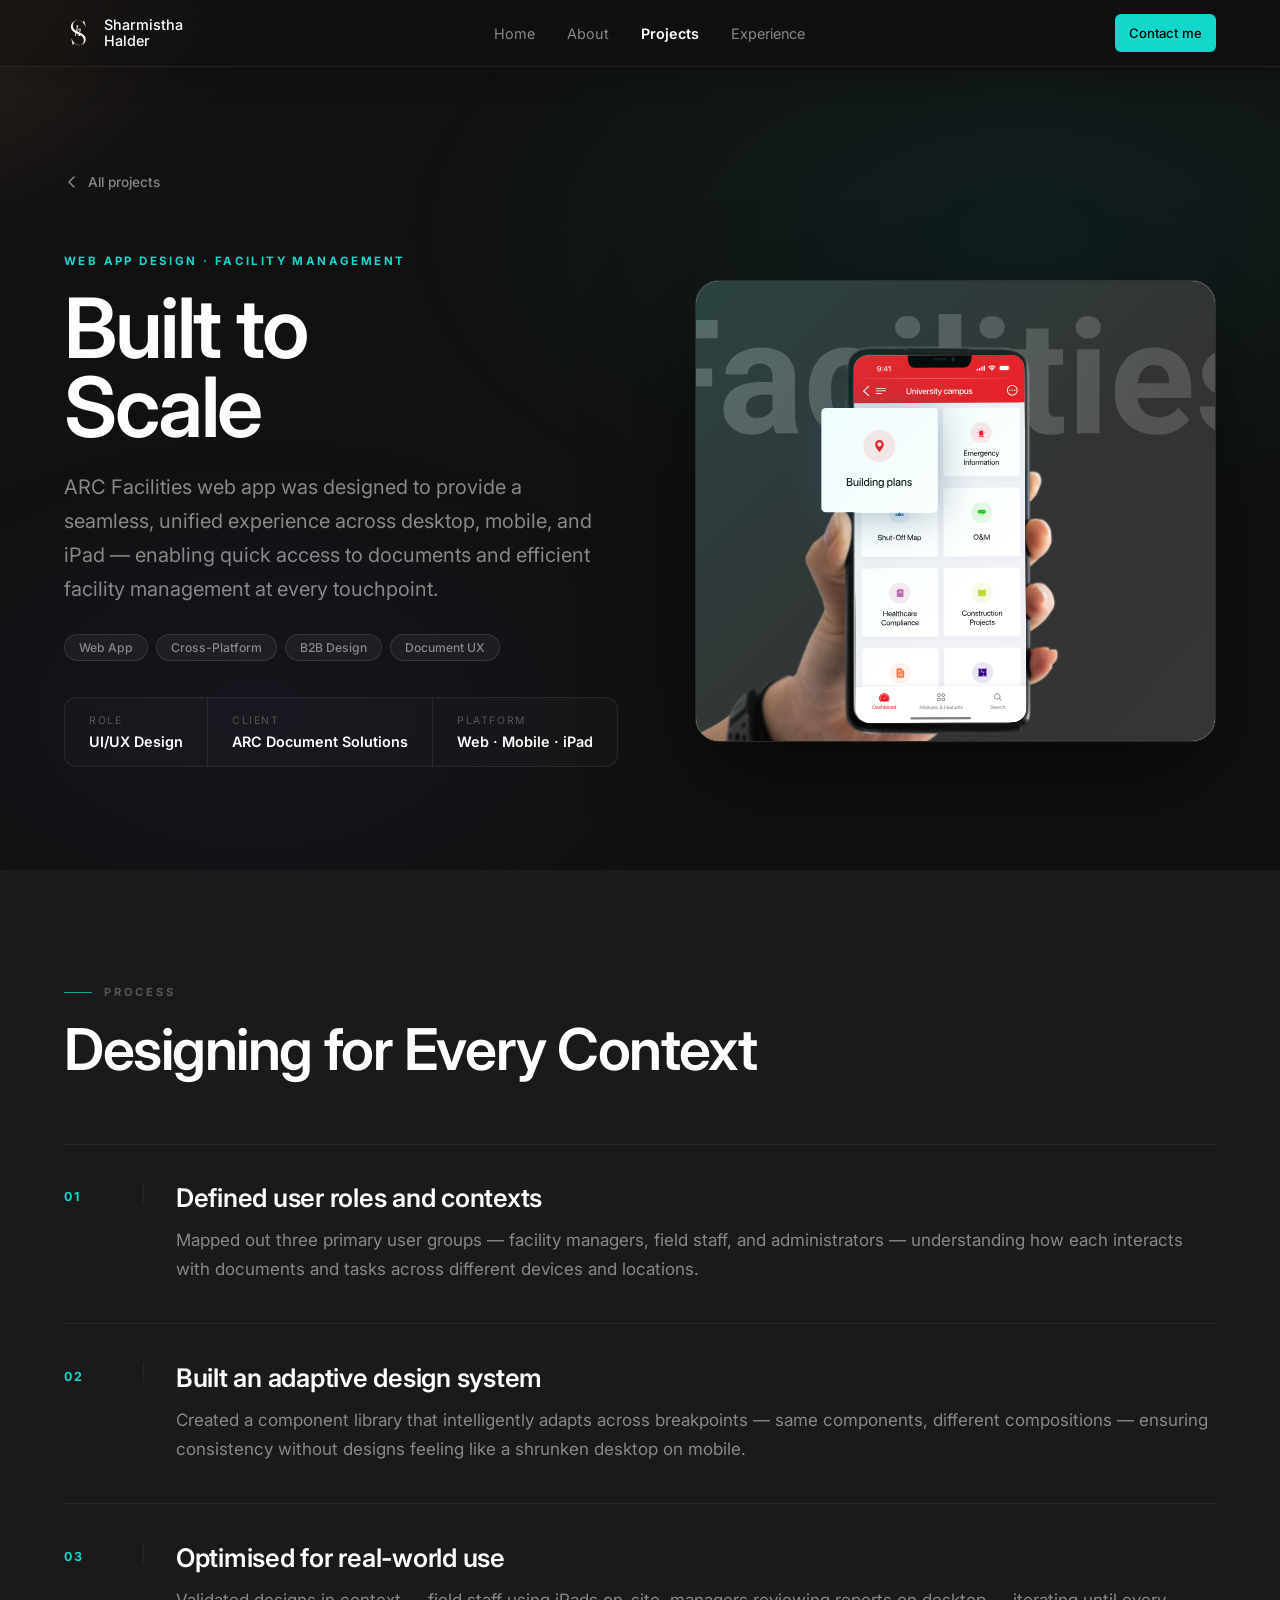
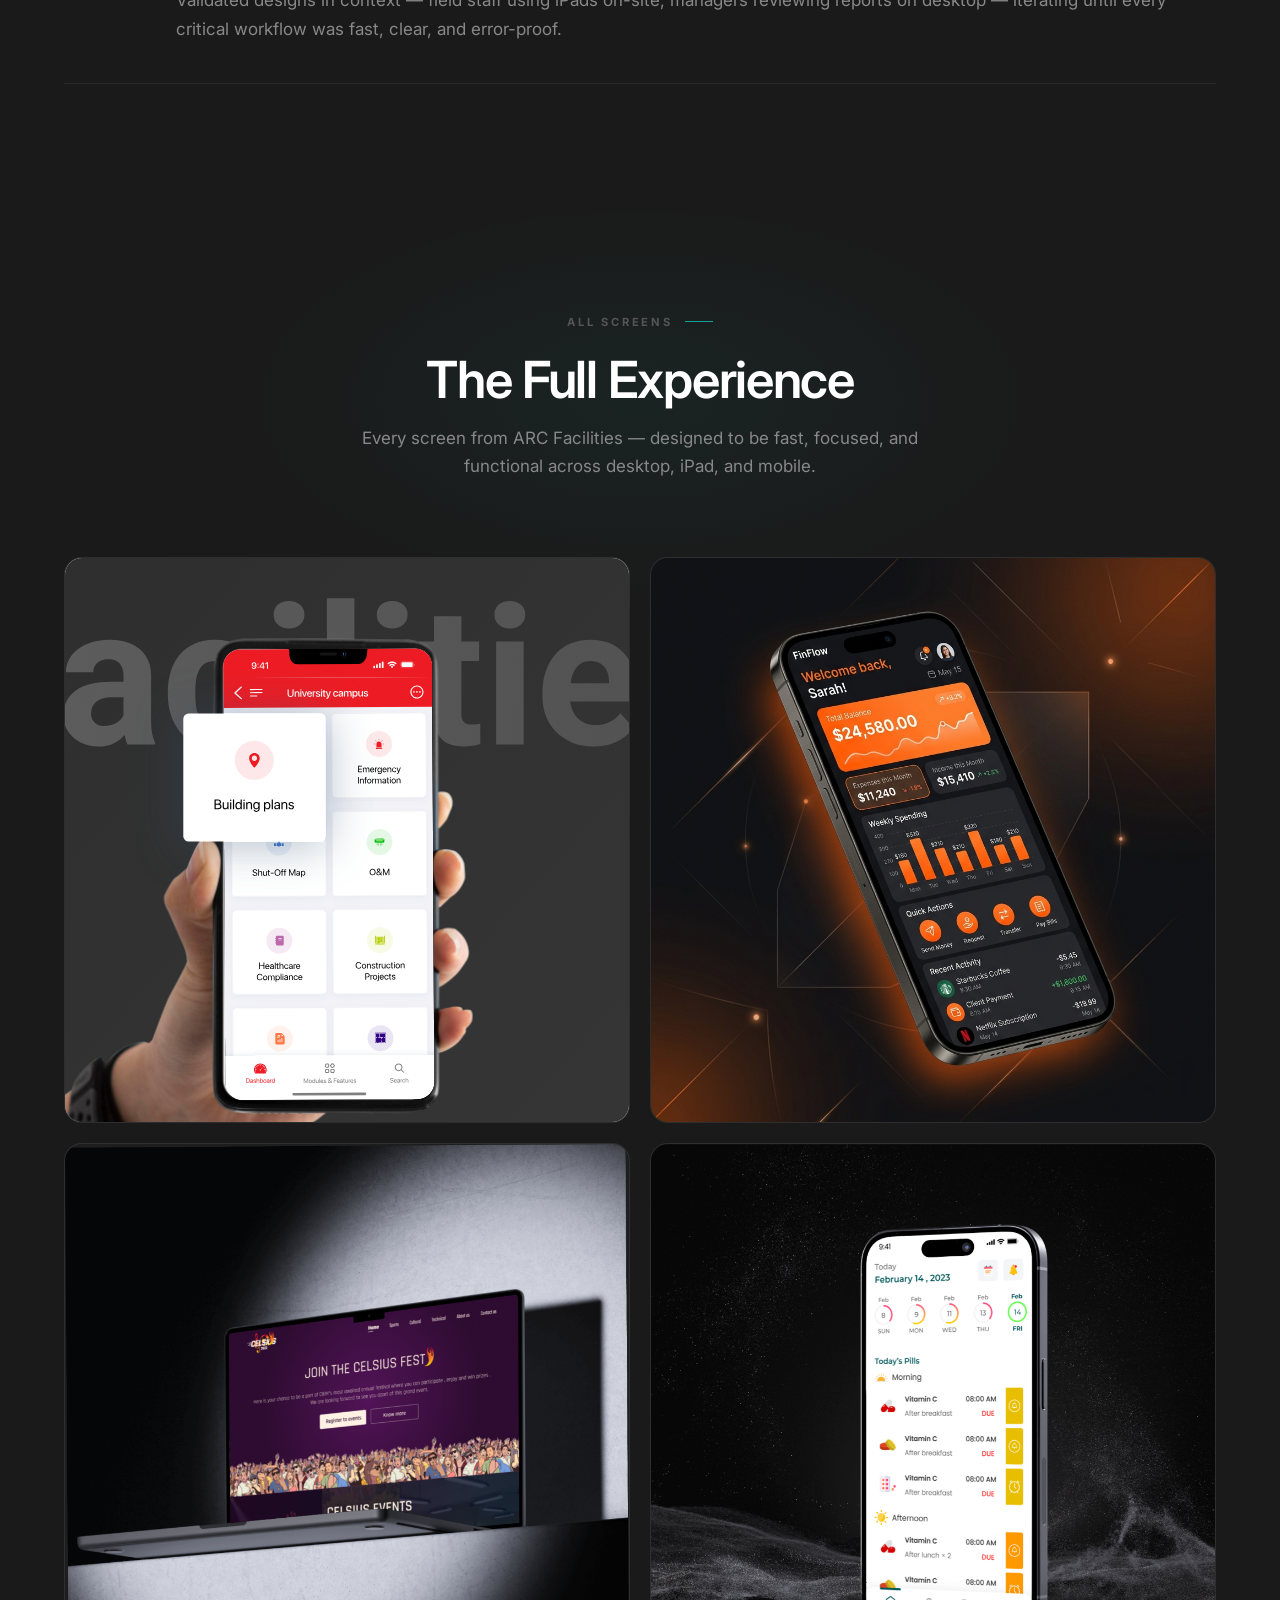
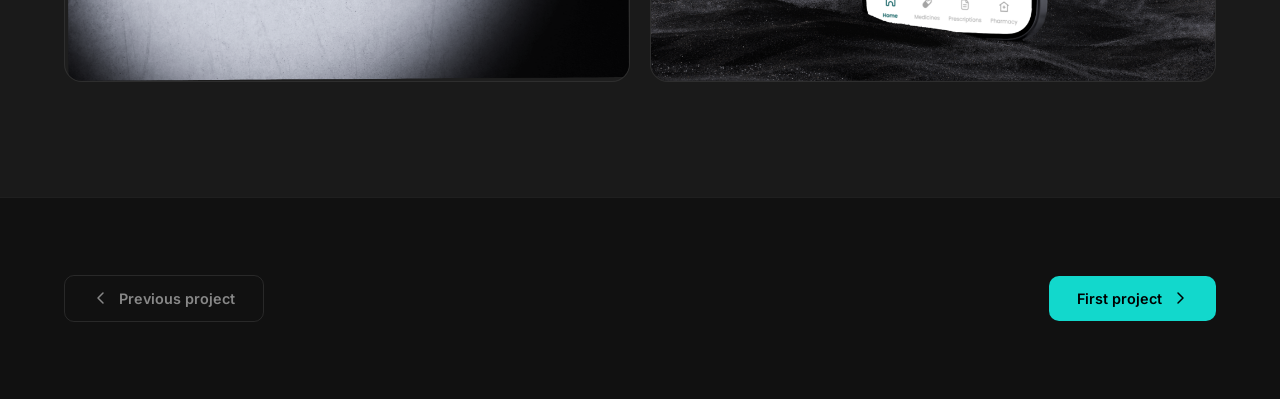
==== project-mobile.html @ e4b69f1f "feat: add project detail pages, styles, and enhanced navigation functionality" ====
<!DOCTYPE html>
<html lang="en">
<head>
  <meta charset="UTF-8">
  <meta name="viewport" content="width=device-width, initial-scale=1.0">
  <title>Built to Scale – ARC Facilities · Sharmistha Halder</title>
  <meta name="description" content="ARC Facilities web app – a seamless cross-platform experience across desktop, mobile, and iPad for efficient facility management.">
  <link rel="preconnect" href="https://fonts.googleapis.com">
  <link rel="preconnect" href="https://fonts.gstatic.com" crossorigin>
  <link href="https://fonts.googleapis.com/css2?family=Inter:wght@300;400;500;600;700&family=Playfair+Display:ital,wght@1,500;1,600&display=swap" rel="stylesheet">
  <link rel="stylesheet" href="style.css">
  <link rel="stylesheet" href="project-detail.css">
</head>
<body>
  <div class="cursor-follower" id="cursor"></div>
  <nav class="navbar">
    <a href="./index.html#home" class="logo"><img src="./assets/logo emblem.svg" alt="Logo" class="logo-icon"><span>Sharmistha<br>Halder</span></a>
    <div class="nav-links" id="nav-links">
      <a href="./index.html#home" class="nav-link">Home</a>
      <a href="./index.html#about" class="nav-link">About</a>
      <a href="./index.html#projects" class="nav-link active">Projects</a>
      <a href="./index.html#experience" class="nav-link">Experience</a>
    </div>
    <div class="nav-actions">
      <button type="button" class="btn-primary" onclick="toggleModal(true)">Contact me</button>
      <div class="hamburger" id="hamburger"><span></span><span></span><span></span></div>
    </div>
  </nav>

  <main class="pd-main">

    <!-- HERO -->
    <header class="pd-hero">
      <div class="pd-hero-inner">
        <a href="./index.html#projects" class="pd-back">
          <svg width="16" height="16" viewBox="0 0 16 16" fill="none"><path d="M10 3L5 8l5 5" stroke="currentColor" stroke-width="1.5" stroke-linecap="round" stroke-linejoin="round"/></svg>
          All projects
        </a>
        <div class="pd-hero-grid">
          <div class="pd-hero-text fade-up">
            <p class="pd-eyebrow">Web App Design · Facility Management</p>
            <h1 class="pd-title">Built to<br>Scale</h1>
            <p class="pd-summary">ARC Facilities web app was designed to provide a seamless, unified experience across desktop, mobile, and iPad — enabling quick access to documents and efficient facility management at every touchpoint.</p>
            <div class="pd-tags">
              <span class="pd-tag">Web App</span>
              <span class="pd-tag">Cross-Platform</span>
              <span class="pd-tag">B2B Design</span>
              <span class="pd-tag">Document UX</span>
            </div>
            <div class="pd-meta-strip">
              <div class="pd-meta-item"><span class="pd-meta-label">Role</span><strong>UI/UX Design</strong></div>
              <div class="pd-meta-divider"></div>
              <div class="pd-meta-item"><span class="pd-meta-label">Client</span><strong>ARC Document Solutions</strong></div>
              <div class="pd-meta-divider"></div>
              <div class="pd-meta-item"><span class="pd-meta-label">Platform</span><strong>Web · Mobile · iPad</strong></div>
            </div>
          </div>
          <div class="pd-hero-visual fade-up fade-delay-1">
            <div class="pd-visual-glow"></div>
            <img src="./assets/facilities.svg" alt="ARC Facilities web app interface">
          </div>
        </div>
      </div>
    </header>

    <!-- PROCESS -->
    <section class="pd-section pd-section-dark">
      <div class="pd-section-inner">
        <div class="pd-section-label fade-up">Process</div>
        <h2 class="pd-section-title fade-up">Designing for Every Context</h2>
        <div class="pd-process-list">
          <div class="pd-process-step fade-up">
            <span class="pd-step-num">01</span>
            <div class="pd-step-body">
              <h3>Defined user roles and contexts</h3>
              <p>Mapped out three primary user groups — facility managers, field staff, and administrators — understanding how each interacts with documents and tasks across different devices and locations.</p>
            </div>
          </div>
          <div class="pd-process-step fade-up fade-delay-1">
            <span class="pd-step-num">02</span>
            <div class="pd-step-body">
              <h3>Built an adaptive design system</h3>
              <p>Created a component library that intelligently adapts across breakpoints — same components, different compositions — ensuring consistency without designs feeling like a shrunken desktop on mobile.</p>
            </div>
          </div>
          <div class="pd-process-step fade-up fade-delay-2">
            <span class="pd-step-num">03</span>
            <div class="pd-step-body">
              <h3>Optimised for real-world use</h3>
              <p>Validated designs in context — field staff using iPads on-site, managers reviewing reports on desktop — iterating until every critical workflow was fast, clear, and error-proof.</p>
            </div>
          </div>
        </div>
      </div>
    </section>

    <!-- ALL SCREENS GALLERY -->
    <section class="pd-screens-section">
      <div class="pd-screens-inner">
        <div class="pd-screens-header fade-up">
          <div class="pd-section-label">All Screens</div>
          <h2>The Full Experience</h2>
          <p>Every screen from ARC Facilities — designed to be fast, focused, and functional across desktop, iPad, and mobile.</p>
        </div>
        <div class="pd-screens-grid">
          <div class="pd-screen-item col-8 fade-up">
            <img src="./assets/facilities.svg" alt="ARC Facilities — main dashboard">
            <span class="pd-screen-label">Dashboard</span>
          </div>
          <div class="pd-screen-item col-4 fade-up fade-delay-1">
            <img src="./assets/hero_mockup_4_1776614060522.png" alt="Document browser">
            <span class="pd-screen-label">Documents</span>
          </div>
          <div class="pd-screen-item col-6 fade-up fade-delay-1">
            <img src="./assets/mockup 2.png" alt="Mobile view">
            <span class="pd-screen-label">Mobile View</span>
          </div>
          <div class="pd-screen-item col-6 fade-up fade-delay-2">
            <img src="./assets/mockup 3.png" alt="iPad layout">
            <span class="pd-screen-label">iPad Layout</span>
          </div>
        </div>
      </div>
    </section>

    <!-- NAV -->
    <section class="pd-nav-section">
      <div class="pd-nav-inner">
        <a href="./project-saas.html" class="pd-nav-btn secondary">
          <svg width="16" height="16" viewBox="0 0 16 16" fill="none"><path d="M10 3L5 8l5 5" stroke="currentColor" stroke-width="1.5" stroke-linecap="round" stroke-linejoin="round"/></svg>
          Previous project
        </a>
        <a href="./project-petcare.html" class="pd-nav-btn">
          First project
          <svg width="16" height="16" viewBox="0 0 16 16" fill="none"><path d="M6 3l5 5-5 5" stroke="currentColor" stroke-width="1.5" stroke-linecap="round" stroke-linejoin="round"/></svg>
        </a>
      </div>
    </section>
  </main>

  <div class="modal-overlay" id="modal-overlay" role="dialog" aria-modal="true" aria-labelledby="contact-title" aria-describedby="contact-description" onclick="toggleModal(false)">
    <div class="modal-content" onclick="event.stopPropagation()">
      <button type="button" class="close-btn" onclick="toggleModal(false)" aria-label="Close">×</button>
      <h2 id="contact-title">Get in Touch</h2>
      <p id="contact-description">Fill out the form below to discuss your next project.</p>
      <form class="contact-form" id="contact-form">
        <div class="form-group"><label for="contact-name">Name</label><input id="contact-name" name="name" type="text" placeholder="John Doe" required></div>
        <div class="form-group"><label for="contact-email">Email</label><input id="contact-email" name="email" type="email" placeholder="john@example.com" required></div>
        <div class="form-group"><label for="contact-message">Message</label><textarea id="contact-message" name="message" rows="4" placeholder="How can I help you?" required></textarea></div>
        <p class="form-status" id="form-status" role="status" aria-live="polite" hidden></p>
        <button type="submit" class="btn-primary w-full">Send Message</button>
      </form>
    </div>
  </div>
  <script src="script.js" defer></script>
  <script src="project-detail.js" defer></script>
</body>
</html>
---- style.css ----
:root {
  --bg-color: #111111;
  --text-primary: #ffffff;
  --text-secondary: #888888;
  --text-muted: #555555;
  --accent: #12D8CC;
  --accent-hover: #00b8cc;
  --card-bg: #1a1a1a;
  --border: #2a2a2a; }

* {
  margin: 0;
  padding: 0;
  box-sizing: border-box; }

html {
  scroll-behavior: smooth;
  scroll-padding-top: 96px; }

body {
  background-color: var(--bg-color);
  color: var(--text-primary);
  font-family: 'Inter', sans-serif;
  overflow-x: hidden;
  position: relative; }

section, header, footer {
  position: relative;
  z-index: 1; }

/* Typography */
h1, h2, h3, h4, h5, h6 {
  font-weight: 500;
  line-height: 1.2; }

a {
  text-decoration: none;
  color: inherit;
  transition: color 0.3s; }

button, input, textarea {
  font: inherit; }

a:focus-visible, button:focus-visible, input:focus-visible, textarea:focus-visible {
  outline: 2px solid var(--accent);
  outline-offset: 4px; }

/* Custom Cursor Follower */
.cursor-follower {
  position: fixed;
  top: 0;
  left: 0;
  width: 500px;
  height: 500px;
  background: radial-gradient(circle at 30% 30%, rgba(0, 229, 255, 0.15), rgba(255, 150, 100, 0.15), transparent 60%);
  border-radius: 50%;
  pointer-events: none;
  transform: translate(-50%, -50%);
  z-index: 0;
  filter: blur(70px);
  will-change: left, top;
  mix-blend-mode: screen; }

/* Components */
.btn-primary {
  background-color: var(--accent);
  color: #000;
  border: none;
  height: clamp(44px, 5vw, 50px);
  padding: 0 clamp(16px, 3vw, 24px);
  display: inline-flex;
  align-items: center;
  justify-content: center;
  border-radius: 6px;
  font-weight: 500;
  font-size: clamp(0.85rem, 1.5vw, 0.9rem);
  cursor: pointer;
  transition: background-color 0.3s, transform 0.2s; }
  .btn-primary:hover {
    background-color: var(--accent-hover);
    transform: translateY(-2px); }

.btn-call,
.btn-mail {
  text-decoration: none;
  gap: 8px; }
.btn-call svg,
.btn-mail svg { flex-shrink: 0; }

.w-full {
  width: 100%; }

/* Navbar */
.navbar {
  display: flex;
  justify-content: space-between;
  align-items: center;
  padding: 14px 5%;
  position: fixed;
  top: 0;
  left: 0;
  width: 100%;
  z-index: 999;
  background: rgba(17, 17, 17, 0.58);
  border-bottom: 1px solid rgba(255, 255, 255, 0.08);
  backdrop-filter: blur(18px) saturate(140%);
  -webkit-backdrop-filter: blur(18px) saturate(140%);
  box-shadow: 0 10px 28px rgba(0, 0, 0, 0.18);
  transition: background 0.3s ease, border-color 0.3s ease, padding 0.3s ease, transform 0.3s ease; }
  .navbar.scrolled {
    padding: 10px 5%;
    background: rgba(17, 17, 17, 0.74);
    border-bottom-color: rgba(255, 255, 255, 0.08);
    backdrop-filter: blur(18px) saturate(140%);
    -webkit-backdrop-filter: blur(18px) saturate(140%);
    box-shadow: 0 12px 36px rgba(0, 0, 0, 0.22); }
  .navbar.nav-hidden {
    transform: translateY(-100%); }
  .navbar .logo {
    display: flex;
    align-items: center;
    gap: 12px;
    font-size: 0.9rem;
    font-weight: 500;
    line-height: 1.1;
    z-index: 102; }
    .navbar .logo .logo-icon {
      width: 28px;
      height: 28px;
      object-fit: contain;
      mix-blend-mode: screen; }
  .navbar .btn-primary {
    height: 38px;
    padding: 0 14px;
    font-size: 0.82rem; }
  .navbar .nav-links {
    display: flex;
    gap: 32px;
    font-size: 0.9rem;
    color: var(--text-secondary); }
    .navbar .nav-links a {
      transition: color 0.3s; }
      .navbar .nav-links a:hover, .navbar .nav-links a.active {
        color: var(--text-primary); }
      .navbar .nav-links a.active {
        font-weight: 600; }
  .navbar .nav-actions {
    display: flex;
    align-items: center;
    gap: 16px;
    z-index: 102; }
  .navbar .hamburger {
    display: none;
    flex-direction: column;
    justify-content: space-between;
    width: 30px;
    height: 20px;
    cursor: pointer; }
    .navbar .hamburger span {
      display: block;
      width: 100%;
      height: 2px;
      background-color: var(--text-primary);
      border-radius: 2px;
      transition: all 0.3s ease-in-out;
      transform-origin: left center; }
    .navbar .hamburger.active span:nth-child(1) {
      transform: rotate(45deg);
      width: 105%; }
    .navbar .hamburger.active span:nth-child(2) {
      opacity: 0;
      width: 0; }
    .navbar .hamburger.active span:nth-child(3) {
      transform: rotate(-45deg);
      width: 105%; }

/* Hero Section */
.hero {
  padding-top: 150px;
  padding-bottom: 100px;
  min-height: 100vh;
  display: flex;
  flex-direction: column;
  justify-content: center;
  position: relative;
  overflow: hidden;
  /* Auto Scrolling Tilted Banners */ }
  .hero .hero-content {
    text-align: center;
    padding: 0 20px;
    z-index: 10; }
  .hero .hero-title {
    font-size: clamp(2.5rem, 5vw + 1rem, 60px);
    letter-spacing: -0.02em;
    margin-bottom: 24px;
    display: inline-block; }
    .hero .hero-title .inline-portrait {
      width: clamp(48px, 6vw, 94px);
      height: clamp(24px, 3.5vw, 50px);
      border-radius: 32px;
      object-fit: cover;
      vertical-align: middle;
      margin: 0 clamp(4px, 1vw, 8px); }
  .hero .hero-subtitle {
    font-size: 20px;
    color: var(--text-secondary);
    line-height: 1.6;
    max-width: 600px;
    margin: 0 auto; }
  .hero .banner-container {
    margin-top: 80px;
    transform: rotate(-8deg) scale(1.1);
    width: 120%;
    margin-left: -10%;
    display: flex;
    overflow: hidden; }
  .hero .banner-track {
    display: flex;
    gap: 30px;
    animation: scrollBanner 15s linear infinite; }
    .hero .banner-track .banner-img {
      height: clamp(200px, 25vw, 350px);
      object-fit: contain;
      border-radius: 12px;
      box-shadow: 0 20px 40px rgba(0, 0, 0, 0.5); }

@keyframes scrollBanner {
  0% {
    transform: translateX(0); }
  100% {
    transform: translateX(-50%); } }

/* Intro Text Transition Section */
.intro {
  padding: 150px 5%;
  display: flex;
  justify-content: center;
  align-items: center;
  min-height: 60vh; }
  .intro .intro-container {
    max-width: 900px;
    text-align: center; }
  .intro .reveal-text {
    font-size: clamp(1.8rem, 4vw, 3rem);
    line-height: 1.3;
    font-weight: 400; }
    .intro .reveal-text .word {
      color: #5A5A5A;
      transition: color 0.4s ease-out; }
      .intro .reveal-text .word.active {
        color: #ffffff; }

/* Reusable Section Styles */
.section-badge {
  font-size: 0.75rem;
  letter-spacing: 2px;
  text-transform: uppercase;
  color: var(--text-secondary);
  border: 1px solid var(--border);
  padding: 6px 16px;
  border-radius: 20px;
  display: inline-block;
  margin-bottom: 24px; }

.section-title {
  font-size: clamp(36px, 5vw, 60px);
  margin-bottom: clamp(40px, 5vw, 60px); }

/* Projects Section */
.projects-section {
  padding: 100px 5%;
  text-align: center; }
  .projects-section .projects-grid {
    display: grid;
    grid-template-columns: repeat(2, 1fr);
    gap: 24px;
    text-align: left;
    margin-bottom: 60px; }
  .projects-section .project-card {
    background: rgba(255, 255, 255, 0.03);
    backdrop-filter: blur(24px);
    -webkit-backdrop-filter: blur(24px);
    border: 1px solid rgba(255, 255, 255, 0.08);
    box-shadow: 0 8px 32px 0 rgba(0, 0, 0, 0.3);
    border-radius: 24px;
    padding: 40px;
    display: flex;
    flex-direction: column;
    justify-content: space-between;
    text-decoration: none;
    color: inherit;
    cursor: pointer;
    transition: transform 0.3s, border-color 0.3s, background 0.3s; }
    .projects-section .project-card:hover {
      transform: translateY(-5px);
      background: rgba(255, 255, 255, 0.06);
      border-color: rgba(255, 255, 255, 0.15); }
    .projects-section .project-card:hover .arrow {
      transform: translateX(4px); }
    .projects-section .project-card .card-content {
      margin-bottom: 40px; }
    .projects-section .project-card .card-heading {
      font-size: clamp(18px, 2.4vw, 34px);
      font-weight: 400;
      letter-spacing: -0.02em;
      line-height: 1.15;
      margin-bottom: 14px;
      color: var(--text-primary); }
    .projects-section .project-card .project-desc {
      font-size: clamp(14px, 1.6vw, 20px);
      color: var(--text-secondary);
      line-height: 1.6;
      margin-bottom: 24px; }
    .projects-section .project-card .view-project {
      font-weight: 600;
      color: var(--text-primary);
      display: inline-flex;
      align-items: center;
      gap: 8px; }
      .projects-section .project-card .view-project .arrow {
        transition: transform 0.3s; }
    .projects-section .project-card .card-image-wrapper {
      width: 100%;
      height: clamp(200px, 20vw, 300px);
      border-radius: 12px;
      overflow: hidden;
      display: flex;
      justify-content: center;
      align-items: center;
      background: #222; }
      .projects-section .project-card .card-image-wrapper.blank-image {
        background: #f4f4f4; }
      .projects-section .project-card .card-image-wrapper .card-img {
        width: 100%;
        height: 100%;
        object-fit: contain;
        border-radius: 12px; }

/* Journey Section */
.journey-section {
  padding: 100px 5%;
  text-align: center; }
  .journey-section .journey-content {
    display: grid;
    grid-template-columns: 1fr 1fr;
    gap: 60px;
    align-items: flex-start;
    text-align: left; }
  .journey-section .journey-image {
    position: sticky;
    top: 100px;
    height: clamp(200px, 25vw, 350px);
    overflow: hidden;
    border-radius: 24px; }
    .journey-section .journey-image img {
      width: 100%;
      height: 100%;
      object-fit: cover; }
  .journey-section .journey-timeline {
    position: relative;
    padding-left: 40px; }
    .journey-section .journey-timeline::before {
      content: '';
      position: absolute;
      left: 0;
      top: 0;
      bottom: 100px;
      width: 2px;
      background: var(--border); }
    .journey-section .journey-timeline .timeline-item {
      position: relative;
      margin-bottom: 48px; }
      .journey-section .journey-timeline .timeline-item .timeline-dot {
        position: absolute;
        left: -39px;
        top: 20px;
        width: 10px;
        height: 10px;
        background: var(--text-primary);
        border-radius: 50%;
        transform: translate(-50%, -50%); }
      .journey-section .journey-timeline .timeline-item .timeline-title {
        font-size: clamp(24px, 3vw, 34px);
        margin-bottom: clamp(12px, 2vw, 20px); }
      .journey-section .journey-timeline .timeline-item .timeline-date {
        font-size: clamp(15px, 2vw, 18px);
        color: var(--text-primary);
        display: block;
        margin-bottom: clamp(20px, 3vw, 32px); }
      .journey-section .journey-timeline .timeline-item .timeline-desc {
        color: var(--text-secondary);
        line-height: 1.6;
        font-size: 20px; }
    .journey-section .journey-timeline .download-cv {
      background: var(--accent);
      color: #000;
      margin-top: 20px;
      display: inline-flex;
      align-items: center;
      gap: 8px;
      text-decoration: none; }
    .journey-section .journey-timeline .download-cv svg {
      flex-shrink: 0; }

/* Project Detail Pages */
.project-detail-main {
  padding-top: 92px; }

.project-detail-hero {
  padding: clamp(70px, 8vw, 110px) 5% clamp(56px, 7vw, 90px); }

.project-detail-grid {
  display: grid;
  grid-template-columns: minmax(0, 0.9fr) minmax(320px, 1.1fr);
  gap: clamp(32px, 6vw, 80px);
  align-items: center; }

.project-eyebrow {
  color: var(--accent);
  font-size: 0.78rem;
  font-weight: 700;
  letter-spacing: 2px;
  margin-bottom: 18px;
  text-transform: uppercase; }

.project-detail-title {
  font-size: clamp(42px, 7vw, 86px);
  letter-spacing: 0;
  line-height: 0.98;
  margin-bottom: 24px; }

.project-detail-summary {
  color: var(--text-secondary);
  font-size: 20px;
  line-height: 1.65;
  max-width: 680px; }

.project-meta-grid {
  display: grid;
  grid-template-columns: repeat(3, 1fr);
  gap: 1px;
  margin-top: 34px;
  overflow: hidden;
  border: 1px solid rgba(255, 255, 255, 0.08);
  border-radius: 12px;
  background: rgba(255, 255, 255, 0.08); }

.project-meta-item {
  background: rgba(17, 17, 17, 0.72);
  padding: 18px; }
  .project-meta-item span {
    color: var(--text-muted);
    display: block;
    font-size: 0.72rem;
    letter-spacing: 1.4px;
    margin-bottom: 8px;
    text-transform: uppercase; }
  .project-meta-item strong {
    color: var(--text-primary);
    font-size: 0.95rem;
    font-weight: 600; }

.project-detail-visual {
  border: 1px solid rgba(255, 255, 255, 0.08);
  border-radius: 20px;
  overflow: hidden;
  background: rgba(255, 255, 255, 0.04);
  box-shadow: 0 28px 80px rgba(0, 0, 0, 0.4); }
  .project-detail-visual img {
    display: block;
    width: 100%;
    min-height: clamp(300px, 40vw, 560px);
    object-fit: cover; }

.detail-section {
  padding: clamp(70px, 8vw, 110px) 5%; }

.detail-section.alt {
  background: var(--card-bg); }

.detail-section-header {
  max-width: 860px;
  margin-bottom: 38px; }
  .detail-section-header .section-title {
    margin-bottom: 20px; }
  .detail-section-header p {
    color: var(--text-secondary);
    font-size: 20px;
    line-height: 1.65; }

.insight-grid {
  display: grid;
  grid-template-columns: repeat(3, 1fr);
  gap: 18px; }

.insight-card {
  border: 1px solid rgba(255, 255, 255, 0.08);
  border-radius: 12px;
  background: rgba(255, 255, 255, 0.04);
  padding: clamp(22px, 3vw, 30px); }
  .insight-card h3 {
    font-size: clamp(20px, 2.4vw, 28px);
    margin-bottom: 14px; }
  .insight-card p {
    color: var(--text-secondary);
    font-size: 18px;
    line-height: 1.6; }

.process-list {
  display: grid;
  gap: 18px; }

.process-step {
  display: grid;
  grid-template-columns: 72px minmax(0, 1fr);
  gap: 24px;
  align-items: start;
  border-top: 1px solid rgba(255, 255, 255, 0.1);
  padding-top: 24px; }
  .process-step .step-number {
    color: var(--accent);
    font-size: 0.85rem;
    font-weight: 700;
    letter-spacing: 1.6px; }
  .process-step h3 {
    font-size: clamp(22px, 3vw, 34px);
    margin-bottom: 10px; }
  .process-step p {
    color: var(--text-secondary);
    font-size: 20px;
    line-height: 1.6; }

.project-gallery {
  display: grid;
  grid-template-columns: 1.2fr 0.8fr;
  gap: 18px; }
  .project-gallery img {
    width: 100%;
    height: 100%;
    min-height: 320px;
    object-fit: cover;
    border-radius: 16px;
    border: 1px solid rgba(255, 255, 255, 0.08); }

.next-projects {
  display: flex;
  justify-content: space-between;
  gap: 18px;
  align-items: center; }

.back-link {
  color: var(--text-secondary);
  display: inline-flex;
  gap: 10px;
  margin-bottom: 28px; }
  .back-link:hover {
    color: var(--text-primary); }

/* Footer */
.site-footer {
  padding: 100px 5% calc(40px + 10vw);
  background: #080808;
  position: relative;
  overflow: hidden; }
  .site-footer .footer-cta {
    text-align: center;
    margin-bottom: 100px; }
    .site-footer .footer-cta h2 {
      font-size: clamp(2.5rem, 6vw, 4rem);
      margin-bottom: 40px; }
      .site-footer .footer-cta h2 .footer-emoji {
        display: inline-flex;
        align-items: center;
        justify-content: center;
        width: clamp(80px, 10vw, 150px);
        height: clamp(40px, 5vw, 70px);
        border-radius: clamp(40px, 5vw, 70px);
        background: #232B2B;
        font-size: clamp(24px, 3vw, 40px);
        vertical-align: middle;
        margin: 0 clamp(8px, 1vw, 16px); }
      .site-footer .footer-cta h2 .italic-serif {
        font-family: 'Playfair Display', serif;
        font-style: italic;
        font-weight: 500;
        display: block; }
  .site-footer .footer-bottom {
    display: flex;
    justify-content: space-between;
    align-items: center;
    margin-bottom: 60px; }
    .site-footer .footer-bottom .logo {
      display: flex;
      align-items: center;
      gap: 12px;
      font-size: 0.9rem; }
      .site-footer .footer-bottom .logo .logo-icon {
        width: 32px;
        height: 32px; }
    .site-footer .footer-bottom .footer-links {
      display: flex;
      flex-direction: column;
      align-items: flex-end;
      gap: 24px; }
      .site-footer .footer-bottom .footer-links .links-text {
        display: flex;
        gap: 32px;
        font-size: 0.9rem;
        color: var(--text-secondary); }
      .site-footer .footer-bottom .footer-links .social-icons {
        display: flex;
        gap: 24px;
        font-size: 1.5rem; }
        .site-footer .footer-bottom .footer-links .social-icons .social-link {
          background: none;
          border: 0;
          color: inherit;
          cursor: pointer;
          font-size: inherit;
          line-height: 1;
          padding: 0;
          text-decoration: none;
          display: inline-flex;
          align-items: center;
          justify-content: center;
          transition: color 0.3s, transform 0.2s; }
          .site-footer .footer-bottom .footer-links .social-icons .social-link:hover {
            color: var(--accent);
            transform: translateY(-2px); }
  .site-footer .huge-name {
    font-size: 9vw;
    text-align: center;
    font-weight: 700;
    color: rgba(255, 255, 255, 0.08);
    line-height: 0.75;
    position: absolute;
    bottom: -5px;
    left: 0;
    width: 100%;
    white-space: nowrap; }

/* Modal / Bottom Sheet */
.modal-overlay {
  position: fixed;
  top: 0;
  left: 0;
  width: 100%;
  height: 100%;
  background: rgba(0, 0, 0, 0.8);
  backdrop-filter: blur(5px);
  z-index: 1000;
  display: flex;
  justify-content: center;
  align-items: center;
  opacity: 0;
  pointer-events: none;
  transition: opacity 0.3s; }
  .modal-overlay.active {
    opacity: 1;
    pointer-events: all; }
  .modal-overlay .modal-content {
    background: var(--card-bg);
    border: 1px solid var(--border);
    padding: 40px;
    border-radius: 16px;
    width: 90%;
    max-width: 500px;
    position: relative;
    transform: translateY(20px);
    transition: transform 0.3s; }
    .modal-overlay .modal-content .close-btn {
      position: absolute;
      top: 20px;
      right: 20px;
      background: none;
      border: none;
      color: var(--text-primary);
      font-size: 1.5rem;
      cursor: pointer; }
    .modal-overlay .modal-content h2 {
      margin-bottom: 12px; }
    .modal-overlay .modal-content p {
      color: var(--text-secondary);
      margin-bottom: 30px;
      font-size: 0.9rem; }
    .modal-overlay .modal-content .form-status {
      color: var(--accent);
      margin-bottom: 20px;
      font-size: 0.9rem; }
    .modal-overlay .modal-content .form-group {
      margin-bottom: 20px; }
      .modal-overlay .modal-content .form-group label {
        display: block;
        margin-bottom: 8px;
        font-size: 0.85rem;
        color: var(--text-secondary); }
      .modal-overlay .modal-content .form-group input, .modal-overlay .modal-content .form-group textarea {
        width: 100%;
        padding: 12px;
        background: #111;
        border: 1px solid var(--border);
        border-radius: 8px;
        color: var(--text-primary);
        font-family: inherit; }
        .modal-overlay .modal-content .form-group input:focus, .modal-overlay .modal-content .form-group textarea:focus {
          outline: none;
          border-color: var(--accent); }
  .modal-overlay.active .modal-content {
    transform: translateY(0); }

/* Responsive Styles */
@media (max-width: 1024px) {
  .projects-section .projects-grid {
    grid-template-columns: 1fr; }
  .journey-section .journey-content {
    grid-template-columns: 1fr; }
  .project-detail-grid,
  .insight-grid,
  .project-gallery {
    grid-template-columns: 1fr; } }

@media (max-width: 768px) {
  .hero .hero-title {
    font-size: 36px;
    letter-spacing: 0; }
    .hero .hero-title .desktop-break {
      display: none; }
  .hero .hero-subtitle {
    font-size: 16px;
    line-height: 1.35;
    max-width: 360px; }
  .section-title,
  .site-footer .footer-cta h2 {
    font-size: 32px; }
  .projects-section .section-title {
    font-size: 28px;
    margin-bottom: 32px; }
  .site-footer .footer-cta h2 {
    line-height: 1.2; }
    .site-footer .footer-cta h2 .footer-emoji {
      width: 56px;
      height: 32px;
      border-radius: 32px;
      font-size: 20px;
      margin: 0 6px; }
  .projects-section .project-card {
    padding: 24px; }
    .projects-section .project-card .card-content {
      margin-bottom: 24px; }
    .projects-section .project-card .project-desc {
      font-size: 0.9rem;
      line-height: 1.45;
      margin-bottom: 16px; }
  .project-detail-main {
    padding-top: 72px; }
  .project-detail-hero,
  .detail-section {
    padding-left: 5%;
    padding-right: 5%; }
  .project-detail-title {
    font-size: 38px; }
  .project-detail-summary,
  .detail-section-header p,
  .process-step p {
    font-size: 16px; }
  .project-meta-grid {
    grid-template-columns: 1fr; }
  .process-step {
    grid-template-columns: 1fr;
    gap: 10px; }
  .next-projects {
    align-items: stretch;
    flex-direction: column; }
  .journey-section .journey-image {
    position: static;
    margin-bottom: 40px; }
  .navbar {
    padding: 10px 5%; }
    .navbar .btn-primary {
      height: 38px;
      padding: 0 12px;
      font-size: 0.78rem; }
    .navbar .hamburger {
      display: flex;
      width: 24px;
      height: 16px; }
    .navbar .nav-links {
      position: fixed;
      top: 0;
      left: 0;
      width: 100%;
      height: 100vh;
      background: rgba(17, 17, 17, 0.85);
      backdrop-filter: blur(24px);
      -webkit-backdrop-filter: blur(24px);
      flex-direction: column;
      justify-content: center;
      align-items: center;
      gap: 40px;
      font-size: 2rem;
      opacity: 0;
      pointer-events: none;
      transition: opacity 0.4s ease;
      z-index: 101;
      display: flex; }
      .navbar .nav-links.active {
        opacity: 1;
        pointer-events: all; }
  .intro {
    padding: 60px 5%; }
  .site-footer {
    padding-top: 60px; }
  .site-footer .footer-bottom {
    flex-direction: column;
    gap: 40px;
    align-items: center;
    text-align: center; }
    .site-footer .footer-bottom .footer-links {
      align-items: center; }
      .site-footer .footer-bottom .footer-links .links-text {
        flex-wrap: wrap;
        justify-content: center;
        gap: 16px; }
  /* Bottom sheet for mobile */
  .modal-overlay {
    align-items: flex-end; }
    .modal-overlay .modal-content {
      width: 100%;
      max-width: 100%;
      border-radius: 24px 24px 0 0;
      transform: translateY(100%); }
    .modal-overlay.active .modal-content {
      transform: translateY(0); } }
---- project-detail.css ----
/* ============================================================
   PROJECT DETAIL PAGE — Premium Case Study Styles
   ============================================================ */

/* ── Scroll Animation Base ── */
.fade-up {
  opacity: 0;
  transform: translateY(32px);
  transition: opacity 0.7s cubic-bezier(0.22, 1, 0.36, 1),
              transform 0.7s cubic-bezier(0.22, 1, 0.36, 1);
}
.fade-up.visible      { opacity: 1; transform: translateY(0); }
.fade-delay-1.fade-up { transition-delay: 0.12s; }
.fade-delay-2.fade-up { transition-delay: 0.22s; }
.fade-delay-3.fade-up { transition-delay: 0.32s; }

/* ── Main wrapper ── */
.pd-main { padding-top: 72px; }

/* ============================================================
   HERO
   ============================================================ */
.pd-hero {
  position: relative;
  padding: clamp(72px, 8vw, 120px) 0 0;
  overflow: hidden;
}
.pd-hero::before {
  content: '';
  position: absolute;
  inset: 0;
  background:
    radial-gradient(ellipse 70% 60% at 80% 20%, rgba(18, 216, 204, 0.07) 0%, transparent 70%),
    radial-gradient(ellipse 50% 50% at 20% 80%, rgba(130, 80, 255, 0.05) 0%, transparent 70%);
  pointer-events: none;
  z-index: 0;
}
.pd-hero-inner {
  max-width: 1280px;
  margin: 0 auto;
  padding: 0 clamp(20px, 5%, 80px);
  position: relative;
  z-index: 1;
}
.pd-back {
  display: inline-flex;
  align-items: center;
  gap: 8px;
  color: var(--text-secondary);
  font-size: 0.85rem;
  font-weight: 500;
  margin-bottom: clamp(40px, 5vw, 64px);
  transition: color 0.25s, gap 0.25s;
  text-decoration: none;
}
.pd-back:hover { color: var(--text-primary); gap: 12px; }
.pd-back svg   { flex-shrink: 0; }

.pd-hero-grid {
  display: grid;
  grid-template-columns: 1fr 1.05fr;
  gap: clamp(40px, 6vw, 96px);
  align-items: center;
  padding-bottom: clamp(64px, 8vw, 120px);
}
.pd-hero-text { display: flex; flex-direction: column; }

.pd-eyebrow {
  font-size: 0.72rem;
  font-weight: 700;
  letter-spacing: 2.4px;
  text-transform: uppercase;
  color: var(--accent);
  margin-bottom: 20px;
}
.pd-title {
  font-size: clamp(44px, 6.5vw, 88px);
  font-weight: 600;
  letter-spacing: -0.03em;
  line-height: 0.95;
  margin-bottom: 24px;
}
.pd-summary {
  font-size: clamp(16px, 1.6vw, 20px);
  color: var(--text-secondary);
  line-height: 1.7;
  max-width: 540px;
  margin-bottom: 28px;
}
.pd-tags {
  display: flex;
  flex-wrap: wrap;
  gap: 8px;
  margin-bottom: 36px;
}
.pd-tag {
  background: rgba(255,255,255,0.05);
  border: 1px solid rgba(255,255,255,0.1);
  border-radius: 100px;
  padding: 5px 14px;
  font-size: 0.76rem;
  font-weight: 500;
  color: var(--text-secondary);
  white-space: nowrap;
}
.pd-meta-strip {
  display: flex;
  gap: 0;
  border: 1px solid rgba(255,255,255,0.08);
  border-radius: 12px;
  overflow: hidden;
  background: rgba(255,255,255,0.02);
  width: fit-content;
}
.pd-meta-item {
  display: flex;
  flex-direction: column;
  gap: 6px;
  padding: 16px 24px;
}
.pd-meta-label {
  font-size: 0.65rem;
  letter-spacing: 1.6px;
  text-transform: uppercase;
  color: var(--text-muted);
}
.pd-meta-item strong {
  font-size: 0.9rem;
  font-weight: 600;
  color: var(--text-primary);
  white-space: nowrap;
}
.pd-meta-divider {
  width: 1px;
  background: rgba(255,255,255,0.08);
  flex-shrink: 0;
  align-self: stretch;
}
.pd-hero-visual {
  position: relative;
  border-radius: 24px;
  overflow: hidden;
  border: 1px solid rgba(255,255,255,0.08);
  box-shadow: 0 40px 100px rgba(0,0,0,0.5), 0 0 0 1px rgba(255,255,255,0.04) inset;
  background: rgba(255,255,255,0.03);
}
.pd-hero-visual img {
  display: block;
  width: 100%;
  min-height: clamp(300px, 36vw, 560px);
  object-fit: cover;
  transition: transform 0.6s ease;
}
.pd-hero-visual:hover img { transform: scale(1.02); }
.pd-visual-glow {
  position: absolute;
  inset: -1px;
  background: linear-gradient(135deg, rgba(18,216,204,0.12) 0%, transparent 60%);
  pointer-events: none;
  z-index: 1;
  border-radius: 24px;
}

/* ============================================================
   SECTIONS
   ============================================================ */
.pd-section { padding: clamp(80px, 9vw, 128px) 0; }
.pd-section-dark { background: var(--card-bg); }
.pd-section-inner {
  max-width: 1280px;
  margin: 0 auto;
  padding: 0 clamp(20px, 5%, 80px);
}
.pd-section-label {
  font-size: 0.7rem;
  font-weight: 700;
  letter-spacing: 2.8px;
  text-transform: uppercase;
  color: var(--text-muted);
  margin-bottom: 20px;
  display: flex;
  align-items: center;
  gap: 12px;
}
.pd-section-label::before {
  content: '';
  display: block;
  width: 28px;
  height: 1px;
  background: var(--accent);
  opacity: 0.7;
}
.pd-section-title {
  font-size: clamp(34px, 4.5vw, 60px);
  font-weight: 600;
  letter-spacing: -0.025em;
  line-height: 1.05;
  margin-bottom: clamp(40px, 5vw, 64px);
}

/* ============================================================
   OVERVIEW — Enhanced two-column + insight cards
   ============================================================ */
.pd-overview-section {
  padding: clamp(80px, 9vw, 128px) 0;
  position: relative;
  overflow: hidden;
}
/* Subtle accent glow behind overview */
.pd-overview-section::before {
  content: '';
  position: absolute;
  width: 600px;
  height: 600px;
  background: radial-gradient(circle, rgba(18,216,204,0.06) 0%, transparent 70%);
  top: 50%;
  right: -100px;
  transform: translateY(-50%);
  pointer-events: none;
}
.pd-two-col {
  display: grid;
  grid-template-columns: 0.9fr 1.1fr;
  gap: clamp(40px, 6vw, 96px);
  align-items: start;
}
.pd-col-text p {
  color: var(--text-secondary);
  font-size: clamp(15px, 1.5vw, 18px);
  line-height: 1.75;
  margin-bottom: 18px;
}
.pd-col-text p:last-child { margin-bottom: 0; }

/* Pull-quote highlight on first paragraph */
.pd-col-text p:first-of-type {
  font-size: clamp(16px, 1.7vw, 20px);
  color: var(--text-primary);
  line-height: 1.65;
  font-weight: 400;
  padding-left: 20px;
  border-left: 2px solid var(--accent);
  margin-bottom: 24px;
}

/* Insight cards — enhanced */
.pd-col-cards { display: flex; flex-direction: column; gap: 16px; }

.pd-insight-card {
  background: rgba(255,255,255,0.02);
  border: 1px solid rgba(255,255,255,0.06);
  border-radius: 20px;
  padding: clamp(22px, 2.8vw, 32px);
  position: relative;
  overflow: hidden;
  transition: background 0.35s, border-color 0.35s, transform 0.35s, box-shadow 0.35s;
}
.pd-insight-card::before {
  content: '';
  position: absolute;
  top: 0; left: 0;
  width: 3px;
  height: 0;
  background: var(--accent);
  border-radius: 0 0 3px 3px;
  transition: height 0.35s cubic-bezier(0.22,1,0.36,1);
}
.pd-insight-card:hover {
  background: rgba(18,216,204,0.04);
  border-color: rgba(18,216,204,0.2);
  transform: translateX(6px);
  box-shadow: -4px 0 0 rgba(18,216,204,0.4), 0 12px 40px rgba(0,0,0,0.2);
}
.pd-insight-card:hover::before { height: 100%; }

.pd-insight-card-inner {
  display: flex;
  gap: 18px;
  align-items: flex-start;
}
.pd-insight-icon {
  font-size: 1.6rem;
  line-height: 1;
  flex-shrink: 0;
  width: 48px;
  height: 48px;
  background: rgba(255,255,255,0.04);
  border: 1px solid rgba(255,255,255,0.08);
  border-radius: 12px;
  display: flex;
  align-items: center;
  justify-content: center;
  transition: background 0.3s, border-color 0.3s;
}
.pd-insight-card:hover .pd-insight-icon {
  background: rgba(18,216,204,0.08);
  border-color: rgba(18,216,204,0.2);
}
.pd-insight-body { flex: 1; }
.pd-insight-card h3 {
  font-size: clamp(15px, 1.4vw, 17px);
  font-weight: 600;
  margin-bottom: 8px;
  letter-spacing: -0.01em;
}
.pd-insight-card p {
  color: var(--text-secondary);
  font-size: 0.88rem;
  line-height: 1.65;
  margin: 0;
}

/* ============================================================
   PROCESS LIST
   ============================================================ */
.pd-process-list { display: flex; flex-direction: column; gap: 0; }
.pd-process-step {
  display: grid;
  grid-template-columns: 80px 1fr;
  gap: 32px;
  align-items: start;
  padding: clamp(28px, 3vw, 40px) 0;
  border-top: 1px solid rgba(255,255,255,0.07);
  transition: background 0.3s;
}
.pd-process-step:last-child { border-bottom: 1px solid rgba(255,255,255,0.07); }
.pd-step-num {
  font-size: 0.78rem;
  font-weight: 700;
  letter-spacing: 2px;
  color: var(--accent);
  padding-top: 6px;
  position: relative;
}
.pd-step-num::after {
  content: '';
  position: absolute;
  right: 0;
  top: 50%;
  width: 1px;
  height: 100%;
  background: rgba(255,255,255,0.06);
  transform: translateY(-50%);
}
.pd-step-body h3 {
  font-size: clamp(18px, 2vw, 26px);
  font-weight: 600;
  margin-bottom: 12px;
  letter-spacing: -0.01em;
}
.pd-step-body p {
  color: var(--text-secondary);
  font-size: clamp(14px, 1.4vw, 17px);
  line-height: 1.75;
}

/* ============================================================
   ALL SCREENS GALLERY
   ============================================================ */
.pd-screens-section {
  padding: clamp(80px, 9vw, 120px) 0;
  background: var(--card-bg);
  position: relative;
  overflow: hidden;
}
/* Subtle glow behind gallery */
.pd-screens-section::before {
  content: '';
  position: absolute;
  width: 800px;
  height: 400px;
  background: radial-gradient(ellipse, rgba(18,216,204,0.05) 0%, transparent 70%);
  top: 0; left: 50%;
  transform: translateX(-50%);
  pointer-events: none;
}
.pd-screens-inner {
  max-width: 1400px;
  margin: 0 auto;
  padding: 0 clamp(20px, 5%, 80px);
}
.pd-screens-header {
  text-align: center;
  margin-bottom: clamp(48px, 6vw, 80px);
}
.pd-screens-header .pd-section-label {
  justify-content: center;
}
.pd-screens-header .pd-section-label::before { display: none; }
.pd-screens-header .pd-section-label::after {
  content: '';
  display: block;
  width: 28px;
  height: 1px;
  background: var(--accent);
  opacity: 0.7;
}
.pd-screens-header h2 {
  font-size: clamp(32px, 4vw, 54px);
  font-weight: 600;
  letter-spacing: -0.025em;
  margin-top: 16px;
}
.pd-screens-header p {
  color: var(--text-secondary);
  font-size: clamp(15px, 1.4vw, 17px);
  margin-top: 14px;
  max-width: 560px;
  margin-left: auto;
  margin-right: auto;
  line-height: 1.65;
}

/* 2-per-row grid */
.pd-screens-grid {
  display: grid;
  grid-template-columns: 1fr 1fr;
  gap: 20px;
}
/* All items: uniform 2-col layout */
.pd-screen-item {
  border-radius: 18px;
  overflow: hidden;
  border: 1px solid rgba(255,255,255,0.07);
  background: rgba(255,255,255,0.02);
  position: relative;
  cursor: zoom-in;
  min-height: clamp(240px, 28vw, 460px);
  transition: transform 0.4s cubic-bezier(0.22,1,0.36,1), box-shadow 0.4s ease, border-color 0.4s;
}
.pd-screen-item:hover {
  transform: scale(1.02);
  box-shadow: 0 32px 80px rgba(0,0,0,0.5);
  border-color: rgba(18,216,204,0.2);
  z-index: 2;
}
.pd-screen-item img {
  display: block;
  width: 100%;
  height: 100%;
  object-fit: cover;
  object-position: top center;
  transition: transform 0.6s ease;
}
.pd-screen-item:hover img { transform: scale(1.04); }
/* Remove old span classes — all items span 1 col */
.pd-screen-item.col-8,
.pd-screen-item.col-4,
.pd-screen-item.col-6,
.pd-screen-item.col-3 { grid-column: span 1; }

/* Optional overlay label */
.pd-screen-label {
  position: absolute;
  bottom: 14px;
  left: 14px;
  background: rgba(0,0,0,0.6);
  backdrop-filter: blur(8px);
  border: 1px solid rgba(255,255,255,0.1);
  border-radius: 8px;
  padding: 5px 12px;
  font-size: 0.72rem;
  font-weight: 500;
  color: rgba(255,255,255,0.7);
  letter-spacing: 0.5px;
  opacity: 0;
  transform: translateY(6px);
  transition: opacity 0.3s, transform 0.3s;
}
.pd-screen-item:hover .pd-screen-label { opacity: 1; transform: translateY(0); }

/* ============================================================
   NEXT / PREV NAVIGATION
   ============================================================ */
.pd-nav-section {
  padding: clamp(48px, 6vw, 80px) 0;
  border-top: 1px solid rgba(255,255,255,0.06);
}
.pd-nav-inner {
  max-width: 1280px;
  margin: 0 auto;
  padding: 0 clamp(20px, 5%, 80px);
  display: flex;
  justify-content: space-between;
  align-items: center;
  gap: 16px;
}
.pd-nav-btn {
  display: inline-flex;
  align-items: center;
  gap: 10px;
  padding: 14px 28px;
  border-radius: 10px;
  font-weight: 600;
  font-size: 0.9rem;
  background: var(--accent);
  color: #000;
  text-decoration: none;
  transition: background 0.25s, transform 0.2s;
}
.pd-nav-btn:hover { background: var(--accent-hover); transform: translateY(-2px); }
.pd-nav-btn svg { flex-shrink: 0; transition: transform 0.2s; }
.pd-nav-btn:hover svg:last-child  { transform: translateX(4px); }
.pd-nav-btn:hover svg:first-child { transform: translateX(-4px); }
.pd-nav-btn.secondary {
  background: transparent;
  color: var(--text-secondary);
  border: 1px solid rgba(255,255,255,0.1);
}
.pd-nav-btn.secondary:hover {
  background: rgba(255,255,255,0.04);
  color: var(--text-primary);
  transform: translateY(-2px);
}

/* ============================================================
   RESPONSIVE
   ============================================================ */
@media (max-width: 1024px) {
  .pd-two-col,
  .pd-hero-grid { grid-template-columns: 1fr; }
  .pd-hero-visual { order: -1; }
}
@media (max-width: 640px) {
  .pd-screens-grid { grid-template-columns: 1fr; }
  .pd-screen-item { min-height: clamp(200px, 60vw, 380px); }
  .pd-process-step { grid-template-columns: 1fr; gap: 10px; }
  .pd-step-num::after { display: none; }
  .pd-nav-inner { flex-direction: column; align-items: stretch; }
  .pd-nav-btn { justify-content: center; }
  .pd-meta-strip { width: 100%; }
  .pd-meta-item { flex: 1; padding: 14px 16px; }
  .pd-insight-card-inner { flex-direction: column; gap: 12px; }
}
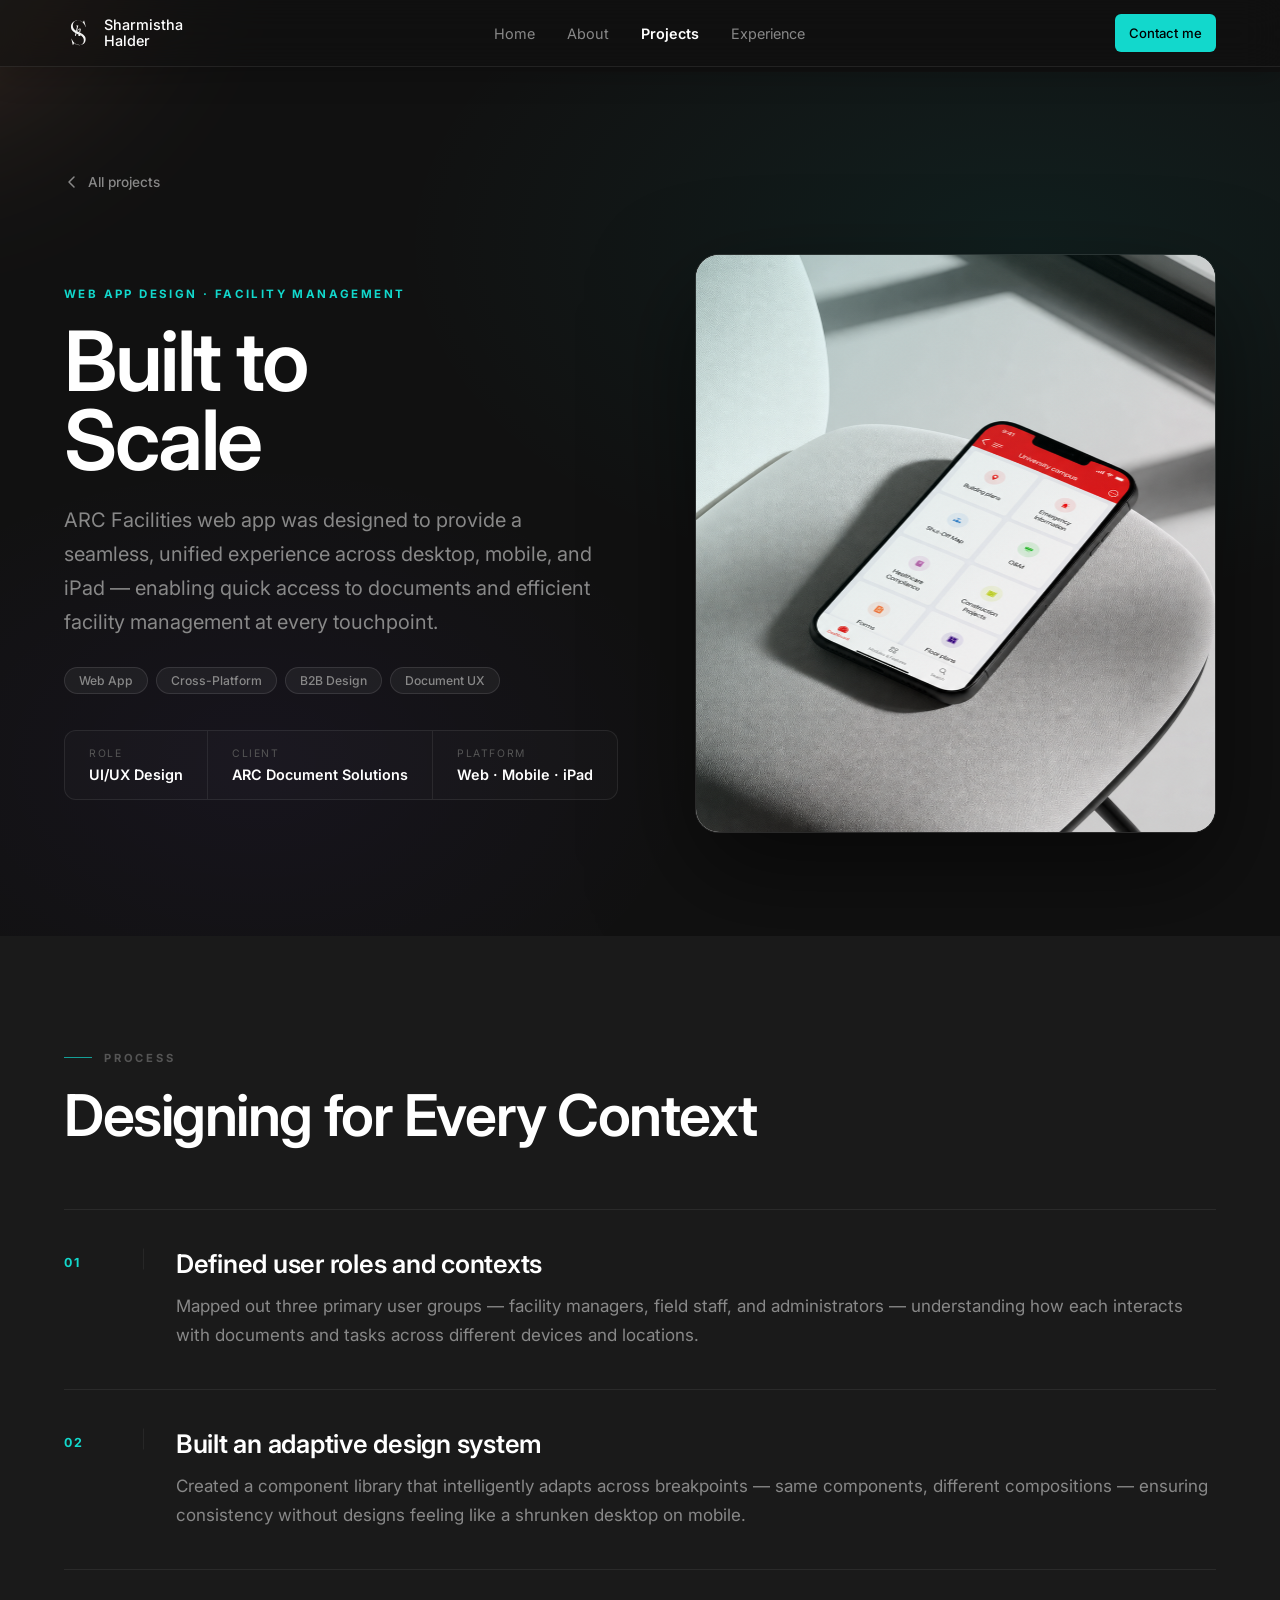
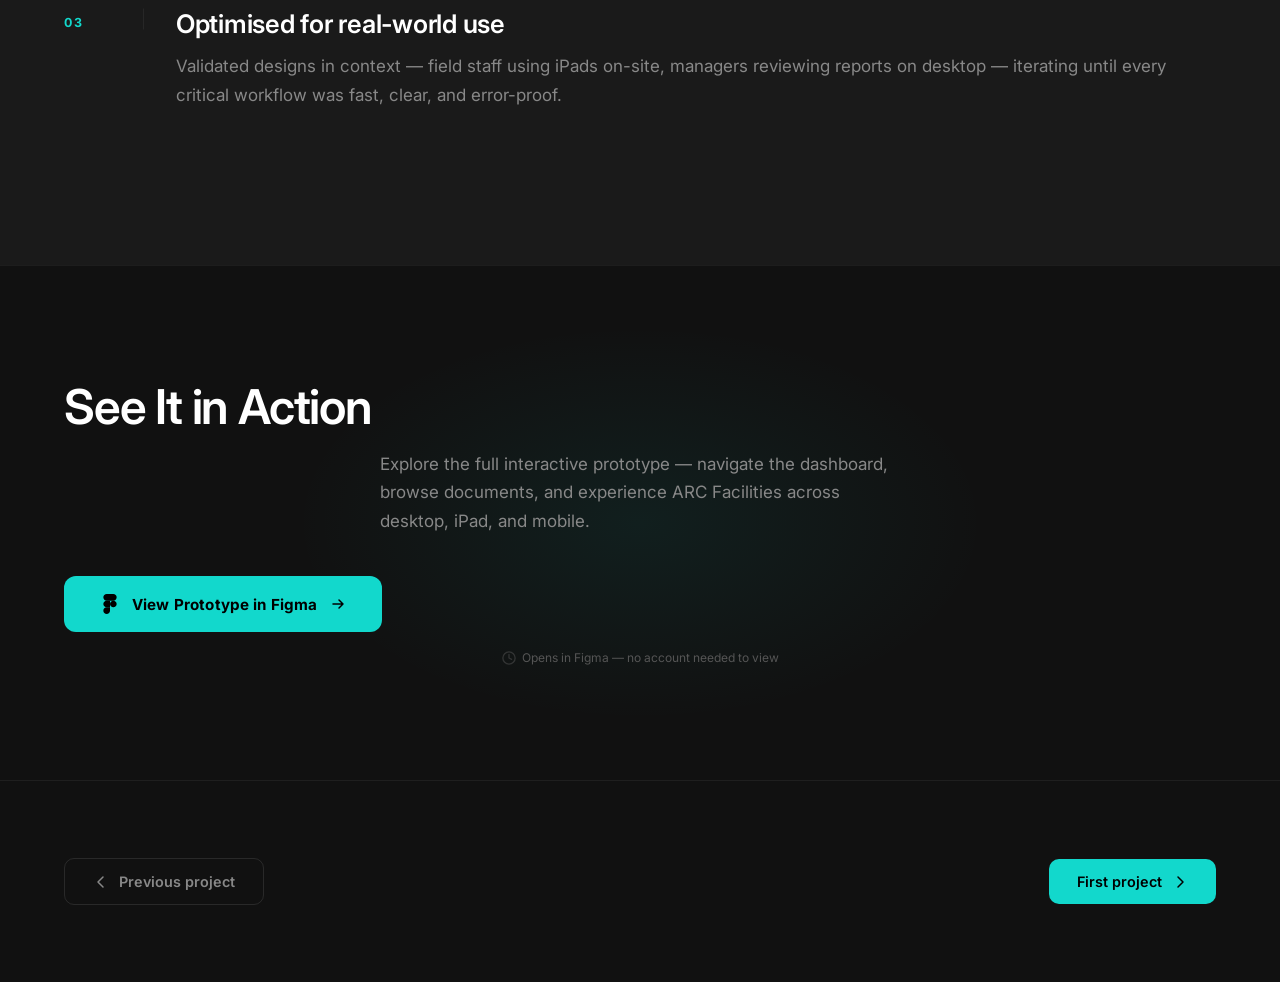
==== commit 4c0438f3: "feat: add assets and update project detail pages and styles" ====
--- a/project-mobile.html
+++ b/project-mobile.html
@@ -1,20 +1,26 @@
 <!DOCTYPE html>
 <html lang="en">
+
 <head>
   <meta charset="UTF-8">
   <meta name="viewport" content="width=device-width, initial-scale=1.0">
   <title>Built to Scale – ARC Facilities · Sharmistha Halder</title>
-  <meta name="description" content="ARC Facilities web app – a seamless cross-platform experience across desktop, mobile, and iPad for efficient facility management.">
+  <meta name="description"
+    content="ARC Facilities web app – a seamless cross-platform experience across desktop, mobile, and iPad for efficient facility management.">
   <link rel="preconnect" href="https://fonts.googleapis.com">
   <link rel="preconnect" href="https://fonts.gstatic.com" crossorigin>
-  <link href="https://fonts.googleapis.com/css2?family=Inter:wght@300;400;500;600;700&family=Playfair+Display:ital,wght@1,500;1,600&display=swap" rel="stylesheet">
+  <link
+    href="https://fonts.googleapis.com/css2?family=Inter:wght@300;400;500;600;700&family=Playfair+Display:ital,wght@1,500;1,600&display=swap"
+    rel="stylesheet">
   <link rel="stylesheet" href="style.css">
   <link rel="stylesheet" href="project-detail.css">
 </head>
+
 <body>
   <div class="cursor-follower" id="cursor"></div>
   <nav class="navbar">
-    <a href="./index.html#home" class="logo"><img src="./assets/logo emblem.svg" alt="Logo" class="logo-icon"><span>Sharmistha<br>Halder</span></a>
+    <a href="./index.html#home" class="logo"><img src="./assets/logo emblem.svg" alt="Logo"
+        class="logo-icon"><span>Sharmistha<br>Halder</span></a>
     <div class="nav-links" id="nav-links">
       <a href="./index.html#home" class="nav-link">Home</a>
       <a href="./index.html#about" class="nav-link">About</a>
@@ -33,14 +39,19 @@
     <header class="pd-hero">
       <div class="pd-hero-inner">
         <a href="./index.html#projects" class="pd-back">
-          <svg width="16" height="16" viewBox="0 0 16 16" fill="none"><path d="M10 3L5 8l5 5" stroke="currentColor" stroke-width="1.5" stroke-linecap="round" stroke-linejoin="round"/></svg>
+          <svg width="16" height="16" viewBox="0 0 16 16" fill="none">
+            <path d="M10 3L5 8l5 5" stroke="currentColor" stroke-width="1.5" stroke-linecap="round"
+              stroke-linejoin="round" />
+          </svg>
           All projects
         </a>
         <div class="pd-hero-grid">
           <div class="pd-hero-text fade-up">
             <p class="pd-eyebrow">Web App Design · Facility Management</p>
             <h1 class="pd-title">Built to<br>Scale</h1>
-            <p class="pd-summary">ARC Facilities web app was designed to provide a seamless, unified experience across desktop, mobile, and iPad — enabling quick access to documents and efficient facility management at every touchpoint.</p>
+            <p class="pd-summary">ARC Facilities web app was designed to provide a seamless, unified experience across
+              desktop, mobile, and iPad — enabling quick access to documents and efficient facility management at every
+              touchpoint.</p>
             <div class="pd-tags">
               <span class="pd-tag">Web App</span>
               <span class="pd-tag">Cross-Platform</span>
@@ -50,14 +61,16 @@
             <div class="pd-meta-strip">
               <div class="pd-meta-item"><span class="pd-meta-label">Role</span><strong>UI/UX Design</strong></div>
               <div class="pd-meta-divider"></div>
-              <div class="pd-meta-item"><span class="pd-meta-label">Client</span><strong>ARC Document Solutions</strong></div>
+              <div class="pd-meta-item"><span class="pd-meta-label">Client</span><strong>ARC Document Solutions</strong>
+              </div>
               <div class="pd-meta-divider"></div>
-              <div class="pd-meta-item"><span class="pd-meta-label">Platform</span><strong>Web · Mobile · iPad</strong></div>
+              <div class="pd-meta-item"><span class="pd-meta-label">Platform</span><strong>Web · Mobile · iPad</strong>
+              </div>
             </div>
           </div>
           <div class="pd-hero-visual fade-up fade-delay-1">
             <div class="pd-visual-glow"></div>
-            <img src="./assets/facilities.svg" alt="ARC Facilities web app interface">
+            <img src="./assets/arc details.svg" alt="ARC Facilities web app interface">
           </div>
         </div>
       </div>
@@ -73,53 +86,86 @@
             <span class="pd-step-num">01</span>
             <div class="pd-step-body">
               <h3>Defined user roles and contexts</h3>
-              <p>Mapped out three primary user groups — facility managers, field staff, and administrators — understanding how each interacts with documents and tasks across different devices and locations.</p>
+              <p>Mapped out three primary user groups — facility managers, field staff, and administrators —
+                understanding how each interacts with documents and tasks across different devices and locations.</p>
             </div>
           </div>
           <div class="pd-process-step fade-up fade-delay-1">
             <span class="pd-step-num">02</span>
             <div class="pd-step-body">
               <h3>Built an adaptive design system</h3>
-              <p>Created a component library that intelligently adapts across breakpoints — same components, different compositions — ensuring consistency without designs feeling like a shrunken desktop on mobile.</p>
+              <p>Created a component library that intelligently adapts across breakpoints — same components, different
+                compositions — ensuring consistency without designs feeling like a shrunken desktop on mobile.</p>
             </div>
           </div>
           <div class="pd-process-step fade-up fade-delay-2">
             <span class="pd-step-num">03</span>
             <div class="pd-step-body">
               <h3>Optimised for real-world use</h3>
-              <p>Validated designs in context — field staff using iPads on-site, managers reviewing reports on desktop — iterating until every critical workflow was fast, clear, and error-proof.</p>
+              <p>Validated designs in context — field staff using iPads on-site, managers reviewing reports on desktop —
+                iterating until every critical workflow was fast, clear, and error-proof.</p>
             </div>
           </div>
         </div>
       </div>
     </section>
 
-    <!-- ALL SCREENS GALLERY -->
-    <section class="pd-screens-section">
-      <div class="pd-screens-inner">
+    <!-- CASE STUDY PREVIEW -->
+    <!-- <section class="pd-casestudy-section fade-up">
+      <div class="pd-casestudy-inner">
         <div class="pd-screens-header fade-up">
-          <div class="pd-section-label">All Screens</div>
-          <h2>The Full Experience</h2>
-          <p>Every screen from ARC Facilities — designed to be fast, focused, and functional across desktop, iPad, and mobile.</p>
-        </div>
-        <div class="pd-screens-grid">
-          <div class="pd-screen-item col-8 fade-up">
-            <img src="./assets/facilities.svg" alt="ARC Facilities — main dashboard">
-            <span class="pd-screen-label">Dashboard</span>
-          </div>
-          <div class="pd-screen-item col-4 fade-up fade-delay-1">
-            <img src="./assets/hero_mockup_4_1776614060522.png" alt="Document browser">
-            <span class="pd-screen-label">Documents</span>
-          </div>
-          <div class="pd-screen-item col-6 fade-up fade-delay-1">
-            <img src="./assets/mockup 2.png" alt="Mobile view">
-            <span class="pd-screen-label">Mobile View</span>
-          </div>
-          <div class="pd-screen-item col-6 fade-up fade-delay-2">
-            <img src="./assets/mockup 3.png" alt="iPad layout">
-            <span class="pd-screen-label">iPad Layout</span>
-          </div>
-        </div>
+          <div class="pd-section-label">Case Study</div>
+          <h2>Full Case Study</h2>
+          <p>An end-to-end walkthrough of how ARC Facilities was designed for every screen, every workflow, every user.
+          </p>
+        </div>
+        <div class="pd-casestudy-mockup fade-up fade-delay-1">
+          <img src="./assets/ARC Facilities Case Studies.svg" alt="ARC Facilities — Full Case Study Preview"
+            loading="eager" decoding="async">
+        </div>
+      </div>
+    </section> -->
+
+    <!-- FIGMA PROTOTYPE CTA -->
+    <section class="pd-figma-section fade-up">
+      <div class="pd-figma-inner">
+        <h2 class="pd-figma-title">See It in Action</h2>
+        <p class="pd-figma-desc">Explore the full interactive prototype — navigate the dashboard, browse documents, and
+          experience ARC Facilities across desktop, iPad, and mobile.</p>
+        <!-- Replace href with your actual Figma prototype link -->
+        <a href="https://www.figma.com/proto/wI82BPblSYLZpW8DhnH2h1/arc?node-id=8-9287&t=iW72GqGmLwhWnkRj-0&scaling=scale-down-width&content-scaling=fixed&page-id=0%3A1&hide-ui=1"
+          target="_blank" rel="noopener noreferrer" class="pd-figma-btn" id="figma-cta-mobile">
+          <svg width="20" height="20" viewBox="0 0 38 57" fill="none" xmlns="http://www.w3.org/2000/svg"
+            aria-hidden="true">
+            <path
+              d="M19 28.5C19 25.9804 20.0009 23.5641 21.7825 21.7825C23.5641 20.0009 25.9804 19 28.5 19C31.0196 19 33.4359 20.0009 35.2175 21.7825C36.9991 23.5641 38 25.9804 38 28.5C38 31.0196 36.9991 33.4359 35.2175 35.2175C33.4359 36.9991 31.0196 38 28.5 38C25.9804 38 23.5641 36.9991 21.7825 35.2175C20.0009 33.4359 19 31.0196 19 28.5Z"
+              fill="currentColor" />
+            <path
+              d="M0 47.5C0 44.9804 1.00089 42.5641 2.78249 40.7825C4.56408 39.0009 6.98044 38 9.5 38H19V47.5C19 50.0196 17.9991 52.4359 16.2175 54.2175C14.4359 55.9991 12.0196 57 9.5 57C6.98044 57 4.56408 55.9991 2.78249 54.2175C1.00089 52.4359 0 50.0196 0 47.5Z"
+              fill="currentColor" />
+            <path
+              d="M19 0V19H28.5C31.0196 19 33.4359 17.9991 35.2175 16.2175C36.9991 14.4359 38 12.0196 38 9.5C38 6.98044 36.9991 4.56408 35.2175 2.78249C33.4359 1.00089 31.0196 0 28.5 0H19Z"
+              fill="currentColor" />
+            <path
+              d="M0 9.5C0 12.0196 1.00089 14.4359 2.78249 16.2175C4.56408 17.9991 6.98044 19 9.5 19H19V0H9.5C6.98044 0 4.56408 1.00089 2.78249 2.78249C1.00089 4.56408 0 6.98044 0 9.5Z"
+              fill="currentColor" />
+            <path
+              d="M0 28.5C0 31.0196 1.00089 33.4359 2.78249 35.2175C4.56408 36.9991 6.98044 38 9.5 38H19V19H9.5C6.98044 19 4.56408 20.0009 2.78249 21.7825C1.00089 23.5641 0 25.9804 0 28.5Z"
+              fill="currentColor" />
+          </svg>
+          View Prototype in Figma
+          <svg width="16" height="16" viewBox="0 0 16 16" fill="none" aria-hidden="true">
+            <path d="M3 8h10M9 4l4 4-4 4" stroke="currentColor" stroke-width="1.5" stroke-linecap="round"
+              stroke-linejoin="round" />
+          </svg>
+        </a>
+        <p class="pd-figma-note">
+          <svg width="14" height="14" viewBox="0 0 16 16" fill="none">
+            <path d="M8 1a7 7 0 1 0 0 14A7 7 0 0 0 8 1zm0 3v4l3 1.5" stroke="currentColor" stroke-width="1.5"
+              stroke-linecap="round" stroke-linejoin="round" />
+          </svg>
+          Opens in Figma — no account needed to view
+        </p>
       </div>
     </section>
 
@@ -127,26 +173,36 @@
     <section class="pd-nav-section">
       <div class="pd-nav-inner">
         <a href="./project-saas.html" class="pd-nav-btn secondary">
-          <svg width="16" height="16" viewBox="0 0 16 16" fill="none"><path d="M10 3L5 8l5 5" stroke="currentColor" stroke-width="1.5" stroke-linecap="round" stroke-linejoin="round"/></svg>
+          <svg width="16" height="16" viewBox="0 0 16 16" fill="none">
+            <path d="M10 3L5 8l5 5" stroke="currentColor" stroke-width="1.5" stroke-linecap="round"
+              stroke-linejoin="round" />
+          </svg>
           Previous project
         </a>
         <a href="./project-petcare.html" class="pd-nav-btn">
           First project
-          <svg width="16" height="16" viewBox="0 0 16 16" fill="none"><path d="M6 3l5 5-5 5" stroke="currentColor" stroke-width="1.5" stroke-linecap="round" stroke-linejoin="round"/></svg>
+          <svg width="16" height="16" viewBox="0 0 16 16" fill="none">
+            <path d="M6 3l5 5-5 5" stroke="currentColor" stroke-width="1.5" stroke-linecap="round"
+              stroke-linejoin="round" />
+          </svg>
         </a>
       </div>
     </section>
   </main>
 
-  <div class="modal-overlay" id="modal-overlay" role="dialog" aria-modal="true" aria-labelledby="contact-title" aria-describedby="contact-description" onclick="toggleModal(false)">
+  <div class="modal-overlay" id="modal-overlay" role="dialog" aria-modal="true" aria-labelledby="contact-title"
+    aria-describedby="contact-description" onclick="toggleModal(false)">
     <div class="modal-content" onclick="event.stopPropagation()">
       <button type="button" class="close-btn" onclick="toggleModal(false)" aria-label="Close">×</button>
       <h2 id="contact-title">Get in Touch</h2>
       <p id="contact-description">Fill out the form below to discuss your next project.</p>
       <form class="contact-form" id="contact-form">
-        <div class="form-group"><label for="contact-name">Name</label><input id="contact-name" name="name" type="text" placeholder="John Doe" required></div>
-        <div class="form-group"><label for="contact-email">Email</label><input id="contact-email" name="email" type="email" placeholder="john@example.com" required></div>
-        <div class="form-group"><label for="contact-message">Message</label><textarea id="contact-message" name="message" rows="4" placeholder="How can I help you?" required></textarea></div>
+        <div class="form-group"><label for="contact-name">Name</label><input id="contact-name" name="name" type="text"
+            placeholder="John Doe" required></div>
+        <div class="form-group"><label for="contact-email">Email</label><input id="contact-email" name="email"
+            type="email" placeholder="john@example.com" required></div>
+        <div class="form-group"><label for="contact-message">Message</label><textarea id="contact-message"
+            name="message" rows="4" placeholder="How can I help you?" required></textarea></div>
         <p class="form-status" id="form-status" role="status" aria-live="polite" hidden></p>
         <button type="submit" class="btn-primary w-full">Send Message</button>
       </form>
@@ -155,4 +211,5 @@
   <script src="script.js" defer></script>
   <script src="project-detail.js" defer></script>
 </body>
-</html>
+
+</html>
--- a/style.css
+++ b/style.css
@@ -6,44 +6,65 @@
   --accent: #12D8CC;
   --accent-hover: #00b8cc;
   --card-bg: #1a1a1a;
-  --border: #2a2a2a; }
+  --border: #2a2a2a;
+}
 
 * {
   margin: 0;
   padding: 0;
-  box-sizing: border-box; }
+  box-sizing: border-box;
+}
 
 html {
   scroll-behavior: smooth;
-  scroll-padding-top: 96px; }
+  scroll-padding-top: 96px;
+}
 
 body {
   background-color: var(--bg-color);
   color: var(--text-primary);
   font-family: 'Inter', sans-serif;
   overflow-x: hidden;
-  position: relative; }
-
-section, header, footer {
   position: relative;
-  z-index: 1; }
+}
+
+section,
+header,
+footer {
+  position: relative;
+  z-index: 1;
+}
 
 /* Typography */
-h1, h2, h3, h4, h5, h6 {
+h1,
+h2,
+h3,
+h4,
+h5,
+h6 {
   font-weight: 500;
-  line-height: 1.2; }
+  line-height: 1.2;
+}
 
 a {
   text-decoration: none;
   color: inherit;
-  transition: color 0.3s; }
-
-button, input, textarea {
-  font: inherit; }
-
-a:focus-visible, button:focus-visible, input:focus-visible, textarea:focus-visible {
+  transition: color 0.3s;
+}
+
+button,
+input,
+textarea {
+  font: inherit;
+}
+
+a:focus-visible,
+button:focus-visible,
+input:focus-visible,
+textarea:focus-visible {
   outline: 2px solid var(--accent);
-  outline-offset: 4px; }
+  outline-offset: 4px;
+}
 
 /* Custom Cursor Follower */
 .cursor-follower {
@@ -56,10 +77,11 @@
   border-radius: 50%;
   pointer-events: none;
   transform: translate(-50%, -50%);
-  z-index: 0;
+  z-index: 2;
   filter: blur(70px);
   will-change: left, top;
-  mix-blend-mode: screen; }
+  mix-blend-mode: screen;
+}
 
 /* Components */
 .btn-primary {
@@ -75,20 +97,28 @@
   font-weight: 500;
   font-size: clamp(0.85rem, 1.5vw, 0.9rem);
   cursor: pointer;
-  transition: background-color 0.3s, transform 0.2s; }
-  .btn-primary:hover {
-    background-color: var(--accent-hover);
-    transform: translateY(-2px); }
+  transition: background-color 0.3s, transform 0.2s;
+}
+
+.btn-primary:hover {
+  background-color: var(--accent-hover);
+  transform: translateY(-2px);
+}
 
 .btn-call,
 .btn-mail {
   text-decoration: none;
-  gap: 8px; }
+  gap: 8px;
+}
+
 .btn-call svg,
-.btn-mail svg { flex-shrink: 0; }
+.btn-mail svg {
+  flex-shrink: 0;
+}
 
 .w-full {
-  width: 100%; }
+  width: 100%;
+}
 
 /* Navbar */
 .navbar {
@@ -106,73 +136,105 @@
   backdrop-filter: blur(18px) saturate(140%);
   -webkit-backdrop-filter: blur(18px) saturate(140%);
   box-shadow: 0 10px 28px rgba(0, 0, 0, 0.18);
-  transition: background 0.3s ease, border-color 0.3s ease, padding 0.3s ease, transform 0.3s ease; }
-  .navbar.scrolled {
-    padding: 10px 5%;
-    background: rgba(17, 17, 17, 0.74);
-    border-bottom-color: rgba(255, 255, 255, 0.08);
-    backdrop-filter: blur(18px) saturate(140%);
-    -webkit-backdrop-filter: blur(18px) saturate(140%);
-    box-shadow: 0 12px 36px rgba(0, 0, 0, 0.22); }
-  .navbar.nav-hidden {
-    transform: translateY(-100%); }
-  .navbar .logo {
-    display: flex;
-    align-items: center;
-    gap: 12px;
-    font-size: 0.9rem;
-    font-weight: 500;
-    line-height: 1.1;
-    z-index: 102; }
-    .navbar .logo .logo-icon {
-      width: 28px;
-      height: 28px;
-      object-fit: contain;
-      mix-blend-mode: screen; }
-  .navbar .btn-primary {
-    height: 38px;
-    padding: 0 14px;
-    font-size: 0.82rem; }
-  .navbar .nav-links {
-    display: flex;
-    gap: 32px;
-    font-size: 0.9rem;
-    color: var(--text-secondary); }
-    .navbar .nav-links a {
-      transition: color 0.3s; }
-      .navbar .nav-links a:hover, .navbar .nav-links a.active {
-        color: var(--text-primary); }
-      .navbar .nav-links a.active {
-        font-weight: 600; }
-  .navbar .nav-actions {
-    display: flex;
-    align-items: center;
-    gap: 16px;
-    z-index: 102; }
-  .navbar .hamburger {
-    display: none;
-    flex-direction: column;
-    justify-content: space-between;
-    width: 30px;
-    height: 20px;
-    cursor: pointer; }
-    .navbar .hamburger span {
-      display: block;
-      width: 100%;
-      height: 2px;
-      background-color: var(--text-primary);
-      border-radius: 2px;
-      transition: all 0.3s ease-in-out;
-      transform-origin: left center; }
-    .navbar .hamburger.active span:nth-child(1) {
-      transform: rotate(45deg);
-      width: 105%; }
-    .navbar .hamburger.active span:nth-child(2) {
-      opacity: 0;
-      width: 0; }
-    .navbar .hamburger.active span:nth-child(3) {
-      transform: rotate(-45deg);
-      width: 105%; }
+  transition: background 0.3s ease, border-color 0.3s ease, padding 0.3s ease, transform 0.3s ease;
+}
+
+.navbar.scrolled {
+  padding: 10px 5%;
+  background: rgba(17, 17, 17, 0.74);
+  border-bottom-color: rgba(255, 255, 255, 0.08);
+  backdrop-filter: blur(18px) saturate(140%);
+  -webkit-backdrop-filter: blur(18px) saturate(140%);
+  box-shadow: 0 12px 36px rgba(0, 0, 0, 0.22);
+}
+
+.navbar.nav-hidden {
+  transform: translateY(-100%);
+}
+
+.navbar .logo {
+  display: flex;
+  align-items: center;
+  gap: 12px;
+  font-size: 0.9rem;
+  font-weight: 500;
+  line-height: 1.1;
+  z-index: 102;
+}
+
+.navbar .logo .logo-icon {
+  width: 28px;
+  height: 28px;
+  object-fit: contain;
+  mix-blend-mode: screen;
+}
+
+.navbar .btn-primary {
+  height: 38px;
+  padding: 0 14px;
+  font-size: 0.82rem;
+}
+
+.navbar .nav-links {
+  display: flex;
+  gap: 32px;
+  font-size: 0.9rem;
+  color: var(--text-secondary);
+}
+
+.navbar .nav-links a {
+  transition: color 0.3s;
+}
+
+.navbar .nav-links a:hover,
+.navbar .nav-links a.active {
+  color: var(--text-primary);
+}
+
+.navbar .nav-links a.active {
+  font-weight: 600;
+}
+
+.navbar .nav-actions {
+  display: flex;
+  align-items: center;
+  gap: 16px;
+  z-index: 102;
+}
+
+.navbar .hamburger {
+  display: none;
+  flex-direction: column;
+  justify-content: space-between;
+  width: 30px;
+  height: 20px;
+  cursor: pointer;
+}
+
+.navbar .hamburger span {
+  display: block;
+  width: 100%;
+  height: 2px;
+  background-color: var(--text-primary);
+  border-radius: 2px;
+  transition: all 0.3s ease-in-out;
+  transform-origin: left center;
+}
+
+.navbar .hamburger.active span:nth-child(1) {
+  transform: rotate(45deg);
+  width: 105%;
+}
+
+.navbar .hamburger.active span:nth-child(2) {
+  opacity: 0;
+  width: 0;
+}
+
+.navbar .hamburger.active span:nth-child(3) {
+  transform: rotate(-45deg);
+  width: 105%;
+}
 
 /* Hero Section */
 .hero {
@@ -184,51 +246,70 @@
   justify-content: center;
   position: relative;
   overflow: hidden;
-  /* Auto Scrolling Tilted Banners */ }
-  .hero .hero-content {
-    text-align: center;
-    padding: 0 20px;
-    z-index: 10; }
-  .hero .hero-title {
-    font-size: clamp(2.5rem, 5vw + 1rem, 60px);
-    letter-spacing: -0.02em;
-    margin-bottom: 24px;
-    display: inline-block; }
-    .hero .hero-title .inline-portrait {
-      width: clamp(48px, 6vw, 94px);
-      height: clamp(24px, 3.5vw, 50px);
-      border-radius: 32px;
-      object-fit: cover;
-      vertical-align: middle;
-      margin: 0 clamp(4px, 1vw, 8px); }
-  .hero .hero-subtitle {
-    font-size: 20px;
-    color: var(--text-secondary);
-    line-height: 1.6;
-    max-width: 600px;
-    margin: 0 auto; }
-  .hero .banner-container {
-    margin-top: 80px;
-    transform: rotate(-8deg) scale(1.1);
-    width: 120%;
-    margin-left: -10%;
-    display: flex;
-    overflow: hidden; }
-  .hero .banner-track {
-    display: flex;
-    gap: 30px;
-    animation: scrollBanner 15s linear infinite; }
-    .hero .banner-track .banner-img {
-      height: clamp(200px, 25vw, 350px);
-      object-fit: contain;
-      border-radius: 12px;
-      box-shadow: 0 20px 40px rgba(0, 0, 0, 0.5); }
+  /* Auto Scrolling Tilted Banners */
+}
+
+.hero .hero-content {
+  text-align: center;
+  padding: 0 20px;
+  z-index: 10;
+}
+
+.hero .hero-title {
+  font-size: clamp(2.5rem, 5vw + 1rem, 60px);
+  letter-spacing: -0.02em;
+  margin-bottom: 24px;
+  display: inline-block;
+}
+
+.hero .hero-title .inline-portrait {
+  width: clamp(48px, 6vw, 94px);
+  height: clamp(24px, 3.5vw, 50px);
+  border-radius: 32px;
+  object-fit: cover;
+  vertical-align: middle;
+  margin: 0 clamp(4px, 1vw, 8px);
+}
+
+.hero .hero-subtitle {
+  font-size: 20px;
+  color: var(--text-secondary);
+  line-height: 1.6;
+  max-width: 600px;
+  margin: 0 auto;
+}
+
+.hero .banner-container {
+  margin-top: 80px;
+  transform: rotate(-8deg) scale(1.1);
+  width: 120%;
+  margin-left: -10%;
+  display: flex;
+  overflow: hidden;
+}
+
+.hero .banner-track {
+  display: flex;
+  gap: 30px;
+  animation: scrollBanner 15s linear infinite;
+}
+
+.hero .banner-track .banner-img {
+  height: clamp(200px, 25vw, 350px);
+  object-fit: contain;
+  border-radius: 12px;
+  box-shadow: 0 20px 40px rgba(0, 0, 0, 0.5);
+}
 
 @keyframes scrollBanner {
   0% {
-    transform: translateX(0); }
+    transform: translateX(0);
+  }
+
   100% {
-    transform: translateX(-50%); } }
+    transform: translateX(-50%);
+  }
+}
 
 /* Intro Text Transition Section */
 .intro {
@@ -236,19 +317,28 @@
   display: flex;
   justify-content: center;
   align-items: center;
-  min-height: 60vh; }
-  .intro .intro-container {
-    max-width: 900px;
-    text-align: center; }
-  .intro .reveal-text {
-    font-size: clamp(1.8rem, 4vw, 3rem);
-    line-height: 1.3;
-    font-weight: 400; }
-    .intro .reveal-text .word {
-      color: #5A5A5A;
-      transition: color 0.4s ease-out; }
-      .intro .reveal-text .word.active {
-        color: #ffffff; }
+  min-height: 60vh;
+}
+
+.intro .intro-container {
+  max-width: 900px;
+  text-align: center;
+}
+
+.intro .reveal-text {
+  font-size: clamp(1.8rem, 4vw, 3rem);
+  line-height: 1.3;
+  font-weight: 400;
+}
+
+.intro .reveal-text .word {
+  color: #5A5A5A;
+  transition: color 0.4s ease-out;
+}
+
+.intro .reveal-text .word.active {
+  color: #ffffff;
+}
 
 /* Reusable Section Styles */
 .section-badge {
@@ -260,160 +350,215 @@
   padding: 6px 16px;
   border-radius: 20px;
   display: inline-block;
-  margin-bottom: 24px; }
+  margin-bottom: 24px;
+}
 
 .section-title {
   font-size: clamp(36px, 5vw, 60px);
-  margin-bottom: clamp(40px, 5vw, 60px); }
+  margin-bottom: clamp(40px, 5vw, 60px);
+}
 
 /* Projects Section */
 .projects-section {
   padding: 100px 5%;
-  text-align: center; }
-  .projects-section .projects-grid {
-    display: grid;
-    grid-template-columns: repeat(2, 1fr);
-    gap: 24px;
-    text-align: left;
-    margin-bottom: 60px; }
-  .projects-section .project-card {
-    background: rgba(255, 255, 255, 0.03);
-    backdrop-filter: blur(24px);
-    -webkit-backdrop-filter: blur(24px);
-    border: 1px solid rgba(255, 255, 255, 0.08);
-    box-shadow: 0 8px 32px 0 rgba(0, 0, 0, 0.3);
-    border-radius: 24px;
-    padding: 40px;
-    display: flex;
-    flex-direction: column;
-    justify-content: space-between;
-    text-decoration: none;
-    color: inherit;
-    cursor: pointer;
-    transition: transform 0.3s, border-color 0.3s, background 0.3s; }
-    .projects-section .project-card:hover {
-      transform: translateY(-5px);
-      background: rgba(255, 255, 255, 0.06);
-      border-color: rgba(255, 255, 255, 0.15); }
-    .projects-section .project-card:hover .arrow {
-      transform: translateX(4px); }
-    .projects-section .project-card .card-content {
-      margin-bottom: 40px; }
-    .projects-section .project-card .card-heading {
-      font-size: clamp(18px, 2.4vw, 34px);
-      font-weight: 400;
-      letter-spacing: -0.02em;
-      line-height: 1.15;
-      margin-bottom: 14px;
-      color: var(--text-primary); }
-    .projects-section .project-card .project-desc {
-      font-size: clamp(14px, 1.6vw, 20px);
-      color: var(--text-secondary);
-      line-height: 1.6;
-      margin-bottom: 24px; }
-    .projects-section .project-card .view-project {
-      font-weight: 600;
-      color: var(--text-primary);
-      display: inline-flex;
-      align-items: center;
-      gap: 8px; }
-      .projects-section .project-card .view-project .arrow {
-        transition: transform 0.3s; }
-    .projects-section .project-card .card-image-wrapper {
-      width: 100%;
-      height: clamp(200px, 20vw, 300px);
-      border-radius: 12px;
-      overflow: hidden;
-      display: flex;
-      justify-content: center;
-      align-items: center;
-      background: #222; }
-      .projects-section .project-card .card-image-wrapper.blank-image {
-        background: #f4f4f4; }
-      .projects-section .project-card .card-image-wrapper .card-img {
-        width: 100%;
-        height: 100%;
-        object-fit: contain;
-        border-radius: 12px; }
+  text-align: center;
+}
+
+.projects-section .projects-grid {
+  display: grid;
+  grid-template-columns: repeat(2, 1fr);
+  gap: 24px;
+  text-align: left;
+  margin-bottom: 60px;
+}
+
+.projects-section .project-card {
+  background: rgba(255, 255, 255, 0.03);
+  backdrop-filter: blur(24px);
+  -webkit-backdrop-filter: blur(24px);
+  border: 1px solid rgba(255, 255, 255, 0.08);
+  box-shadow: 0 8px 32px 0 rgba(0, 0, 0, 0.3);
+  border-radius: 24px;
+  padding: 40px;
+  display: flex;
+  flex-direction: column;
+  justify-content: space-between;
+  text-decoration: none;
+  color: inherit;
+  cursor: pointer;
+  transition: transform 0.3s, border-color 0.3s, background 0.3s;
+}
+
+.projects-section .project-card:hover {
+  transform: translateY(-5px);
+  background: rgba(255, 255, 255, 0.06);
+  border-color: rgba(255, 255, 255, 0.15);
+}
+
+.projects-section .project-card:hover .arrow {
+  transform: translateX(4px);
+}
+
+.projects-section .project-card .card-content {
+  margin-bottom: 40px;
+}
+
+.projects-section .project-card .card-heading {
+  font-size: clamp(18px, 2.4vw, 34px);
+  font-weight: 400;
+  letter-spacing: -0.02em;
+  line-height: 1.15;
+  margin-bottom: 14px;
+  color: var(--text-primary);
+}
+
+.projects-section .project-card .project-desc {
+  font-size: clamp(14px, 1.6vw, 20px);
+  color: var(--text-secondary);
+  line-height: 1.6;
+  margin-bottom: 24px;
+}
+
+.projects-section .project-card .view-project {
+  font-weight: 600;
+  color: var(--text-primary);
+  display: inline-flex;
+  align-items: center;
+  gap: 8px;
+}
+
+.projects-section .project-card .view-project .arrow {
+  transition: transform 0.3s;
+}
+
+.projects-section .project-card .card-image-wrapper {
+  width: 100%;
+  height: clamp(200px, 20vw, 300px);
+  border-radius: 12px;
+  overflow: hidden;
+  display: flex;
+  justify-content: center;
+  align-items: center;
+  /* background: #222; */
+}
+
+.projects-section .project-card .card-image-wrapper.blank-image {
+  /* background: #f4f4f4; */
+}
+
+.projects-section .project-card .card-image-wrapper .card-img {
+  width: 100%;
+  height: 100%;
+  object-fit: cover;
+  border-radius: 12px;
+}
 
 /* Journey Section */
 .journey-section {
   padding: 100px 5%;
-  text-align: center; }
-  .journey-section .journey-content {
-    display: grid;
-    grid-template-columns: 1fr 1fr;
-    gap: 60px;
-    align-items: flex-start;
-    text-align: left; }
-  .journey-section .journey-image {
-    position: sticky;
-    top: 100px;
-    height: clamp(200px, 25vw, 350px);
-    overflow: hidden;
-    border-radius: 24px; }
-    .journey-section .journey-image img {
-      width: 100%;
-      height: 100%;
-      object-fit: cover; }
-  .journey-section .journey-timeline {
-    position: relative;
-    padding-left: 40px; }
-    .journey-section .journey-timeline::before {
-      content: '';
-      position: absolute;
-      left: 0;
-      top: 0;
-      bottom: 100px;
-      width: 2px;
-      background: var(--border); }
-    .journey-section .journey-timeline .timeline-item {
-      position: relative;
-      margin-bottom: 48px; }
-      .journey-section .journey-timeline .timeline-item .timeline-dot {
-        position: absolute;
-        left: -39px;
-        top: 20px;
-        width: 10px;
-        height: 10px;
-        background: var(--text-primary);
-        border-radius: 50%;
-        transform: translate(-50%, -50%); }
-      .journey-section .journey-timeline .timeline-item .timeline-title {
-        font-size: clamp(24px, 3vw, 34px);
-        margin-bottom: clamp(12px, 2vw, 20px); }
-      .journey-section .journey-timeline .timeline-item .timeline-date {
-        font-size: clamp(15px, 2vw, 18px);
-        color: var(--text-primary);
-        display: block;
-        margin-bottom: clamp(20px, 3vw, 32px); }
-      .journey-section .journey-timeline .timeline-item .timeline-desc {
-        color: var(--text-secondary);
-        line-height: 1.6;
-        font-size: 20px; }
-    .journey-section .journey-timeline .download-cv {
-      background: var(--accent);
-      color: #000;
-      margin-top: 20px;
-      display: inline-flex;
-      align-items: center;
-      gap: 8px;
-      text-decoration: none; }
-    .journey-section .journey-timeline .download-cv svg {
-      flex-shrink: 0; }
+  text-align: center;
+}
+
+.journey-section .journey-content {
+  display: grid;
+  grid-template-columns: 1fr 1fr;
+  gap: 60px;
+  align-items: flex-start;
+  text-align: left;
+}
+
+.journey-section .journey-image {
+  position: sticky;
+  top: 100px;
+  height: clamp(200px, 25vw, 350px);
+  overflow: hidden;
+  border-radius: 24px;
+}
+
+.journey-section .journey-image img {
+  width: 100%;
+  height: 100%;
+  object-fit: cover;
+}
+
+.journey-section .journey-timeline {
+  position: relative;
+  padding-left: 40px;
+}
+
+.journey-section .journey-timeline::before {
+  content: '';
+  position: absolute;
+  left: 0;
+  top: 0;
+  bottom: 100px;
+  width: 2px;
+  background: var(--border);
+}
+
+.journey-section .journey-timeline .timeline-item {
+  position: relative;
+  margin-bottom: 48px;
+}
+
+.journey-section .journey-timeline .timeline-item .timeline-dot {
+  position: absolute;
+  left: -39px;
+  top: 20px;
+  width: 10px;
+  height: 10px;
+  background: var(--text-primary);
+  border-radius: 50%;
+  transform: translate(-50%, -50%);
+}
+
+.journey-section .journey-timeline .timeline-item .timeline-title {
+  font-size: clamp(24px, 3vw, 34px);
+  margin-bottom: clamp(12px, 2vw, 20px);
+}
+
+.journey-section .journey-timeline .timeline-item .timeline-date {
+  font-size: clamp(15px, 2vw, 18px);
+  color: var(--text-primary);
+  display: block;
+  margin-bottom: clamp(20px, 3vw, 32px);
+}
+
+.journey-section .journey-timeline .timeline-item .timeline-desc {
+  color: var(--text-secondary);
+  line-height: 1.6;
+  font-size: 20px;
+}
+
+.journey-section .journey-timeline .download-cv {
+  background: var(--accent);
+  color: #000;
+  margin-top: 20px;
+  display: inline-flex;
+  align-items: center;
+  gap: 8px;
+  text-decoration: none;
+}
+
+.journey-section .journey-timeline .download-cv svg {
+  flex-shrink: 0;
+}
 
 /* Project Detail Pages */
 .project-detail-main {
-  padding-top: 92px; }
+  padding-top: 92px;
+}
 
 .project-detail-hero {
-  padding: clamp(70px, 8vw, 110px) 5% clamp(56px, 7vw, 90px); }
+  padding: clamp(70px, 8vw, 110px) 5% clamp(56px, 7vw, 90px);
+}
 
 .project-detail-grid {
   display: grid;
   grid-template-columns: minmax(0, 0.9fr) minmax(320px, 1.1fr);
   gap: clamp(32px, 6vw, 80px);
-  align-items: center; }
+  align-items: center;
+}
 
 .project-eyebrow {
   color: var(--accent);
@@ -421,19 +566,22 @@
   font-weight: 700;
   letter-spacing: 2px;
   margin-bottom: 18px;
-  text-transform: uppercase; }
+  text-transform: uppercase;
+}
 
 .project-detail-title {
   font-size: clamp(42px, 7vw, 86px);
   letter-spacing: 0;
   line-height: 0.98;
-  margin-bottom: 24px; }
+  margin-bottom: 24px;
+}
 
 .project-detail-summary {
   color: var(--text-secondary);
   font-size: 20px;
   line-height: 1.65;
-  max-width: 680px; }
+  max-width: 680px;
+}
 
 .project-meta-grid {
   display: grid;
@@ -443,72 +591,95 @@
   overflow: hidden;
   border: 1px solid rgba(255, 255, 255, 0.08);
   border-radius: 12px;
-  background: rgba(255, 255, 255, 0.08); }
+  background: rgba(255, 255, 255, 0.08);
+}
 
 .project-meta-item {
   background: rgba(17, 17, 17, 0.72);
-  padding: 18px; }
-  .project-meta-item span {
-    color: var(--text-muted);
-    display: block;
-    font-size: 0.72rem;
-    letter-spacing: 1.4px;
-    margin-bottom: 8px;
-    text-transform: uppercase; }
-  .project-meta-item strong {
-    color: var(--text-primary);
-    font-size: 0.95rem;
-    font-weight: 600; }
+  padding: 18px;
+}
+
+.project-meta-item span {
+  color: var(--text-muted);
+  display: block;
+  font-size: 0.72rem;
+  letter-spacing: 1.4px;
+  margin-bottom: 8px;
+  text-transform: uppercase;
+}
+
+.project-meta-item strong {
+  color: var(--text-primary);
+  font-size: 0.95rem;
+  font-weight: 600;
+}
 
 .project-detail-visual {
   border: 1px solid rgba(255, 255, 255, 0.08);
   border-radius: 20px;
   overflow: hidden;
   background: rgba(255, 255, 255, 0.04);
-  box-shadow: 0 28px 80px rgba(0, 0, 0, 0.4); }
-  .project-detail-visual img {
-    display: block;
-    width: 100%;
-    min-height: clamp(300px, 40vw, 560px);
-    object-fit: cover; }
+  box-shadow: 0 28px 80px rgba(0, 0, 0, 0.4);
+}
+
+.project-detail-visual img {
+  display: block;
+  width: 100%;
+  min-height: clamp(300px, 40vw, 560px);
+  object-fit: cover;
+}
 
 .detail-section {
-  padding: clamp(70px, 8vw, 110px) 5%; }
+  padding: clamp(70px, 8vw, 110px) 5%;
+}
 
 .detail-section.alt {
-  background: var(--card-bg); }
+  background: var(--card-bg);
+}
 
 .detail-section-header {
   max-width: 860px;
-  margin-bottom: 38px; }
-  .detail-section-header .section-title {
-    margin-bottom: 20px; }
-  .detail-section-header p {
-    color: var(--text-secondary);
-    font-size: 20px;
-    line-height: 1.65; }
+  margin-bottom: 38px;
+}
+
+.detail-section-header .section-title {
+  margin-bottom: 20px;
+}
+
+.detail-section-header p {
+  color: var(--text-secondary);
+  font-size: 20px;
+  line-height: 1.65;
+}
 
 .insight-grid {
   display: grid;
   grid-template-columns: repeat(3, 1fr);
-  gap: 18px; }
+  gap: 18px;
+}
 
 .insight-card {
   border: 1px solid rgba(255, 255, 255, 0.08);
   border-radius: 12px;
   background: rgba(255, 255, 255, 0.04);
-  padding: clamp(22px, 3vw, 30px); }
-  .insight-card h3 {
-    font-size: clamp(20px, 2.4vw, 28px);
-    margin-bottom: 14px; }
-  .insight-card p {
-    color: var(--text-secondary);
-    font-size: 18px;
-    line-height: 1.6; }
+  padding: clamp(22px, 3vw, 30px);
+}
+
+.insight-card h3 {
+  font-size: clamp(20px, 2.4vw, 28px);
+  margin-bottom: 14px;
+}
+
+.insight-card p {
+  color: var(--text-secondary);
+  font-size: 18px;
+  line-height: 1.6;
+}
 
 .process-list {
   display: grid;
-  gap: 18px; }
+  gap: 18px;
+}
 
 .process-step {
   display: grid;
@@ -516,128 +687,169 @@
   gap: 24px;
   align-items: start;
   border-top: 1px solid rgba(255, 255, 255, 0.1);
-  padding-top: 24px; }
-  .process-step .step-number {
-    color: var(--accent);
-    font-size: 0.85rem;
-    font-weight: 700;
-    letter-spacing: 1.6px; }
-  .process-step h3 {
-    font-size: clamp(22px, 3vw, 34px);
-    margin-bottom: 10px; }
-  .process-step p {
-    color: var(--text-secondary);
-    font-size: 20px;
-    line-height: 1.6; }
+  padding-top: 24px;
+}
+
+.process-step .step-number {
+  color: var(--accent);
+  font-size: 0.85rem;
+  font-weight: 700;
+  letter-spacing: 1.6px;
+}
+
+.process-step h3 {
+  font-size: clamp(22px, 3vw, 34px);
+  margin-bottom: 10px;
+}
+
+.process-step p {
+  color: var(--text-secondary);
+  font-size: 20px;
+  line-height: 1.6;
+}
 
 .project-gallery {
   display: grid;
   grid-template-columns: 1.2fr 0.8fr;
-  gap: 18px; }
-  .project-gallery img {
-    width: 100%;
-    height: 100%;
-    min-height: 320px;
-    object-fit: cover;
-    border-radius: 16px;
-    border: 1px solid rgba(255, 255, 255, 0.08); }
+  gap: 18px;
+}
+
+.project-gallery img {
+  width: 100%;
+  height: 100%;
+  min-height: 320px;
+  object-fit: cover;
+  border-radius: 16px;
+  border: 1px solid rgba(255, 255, 255, 0.08);
+}
 
 .next-projects {
   display: flex;
   justify-content: space-between;
   gap: 18px;
-  align-items: center; }
+  align-items: center;
+}
 
 .back-link {
   color: var(--text-secondary);
   display: inline-flex;
   gap: 10px;
-  margin-bottom: 28px; }
-  .back-link:hover {
-    color: var(--text-primary); }
+  margin-bottom: 28px;
+}
+
+.back-link:hover {
+  color: var(--text-primary);
+}
 
 /* Footer */
 .site-footer {
   padding: 100px 5% calc(40px + 10vw);
   background: #080808;
   position: relative;
-  overflow: hidden; }
-  .site-footer .footer-cta {
-    text-align: center;
-    margin-bottom: 100px; }
-    .site-footer .footer-cta h2 {
-      font-size: clamp(2.5rem, 6vw, 4rem);
-      margin-bottom: 40px; }
-      .site-footer .footer-cta h2 .footer-emoji {
-        display: inline-flex;
-        align-items: center;
-        justify-content: center;
-        width: clamp(80px, 10vw, 150px);
-        height: clamp(40px, 5vw, 70px);
-        border-radius: clamp(40px, 5vw, 70px);
-        background: #232B2B;
-        font-size: clamp(24px, 3vw, 40px);
-        vertical-align: middle;
-        margin: 0 clamp(8px, 1vw, 16px); }
-      .site-footer .footer-cta h2 .italic-serif {
-        font-family: 'Playfair Display', serif;
-        font-style: italic;
-        font-weight: 500;
-        display: block; }
-  .site-footer .footer-bottom {
-    display: flex;
-    justify-content: space-between;
-    align-items: center;
-    margin-bottom: 60px; }
-    .site-footer .footer-bottom .logo {
-      display: flex;
-      align-items: center;
-      gap: 12px;
-      font-size: 0.9rem; }
-      .site-footer .footer-bottom .logo .logo-icon {
-        width: 32px;
-        height: 32px; }
-    .site-footer .footer-bottom .footer-links {
-      display: flex;
-      flex-direction: column;
-      align-items: flex-end;
-      gap: 24px; }
-      .site-footer .footer-bottom .footer-links .links-text {
-        display: flex;
-        gap: 32px;
-        font-size: 0.9rem;
-        color: var(--text-secondary); }
-      .site-footer .footer-bottom .footer-links .social-icons {
-        display: flex;
-        gap: 24px;
-        font-size: 1.5rem; }
-        .site-footer .footer-bottom .footer-links .social-icons .social-link {
-          background: none;
-          border: 0;
-          color: inherit;
-          cursor: pointer;
-          font-size: inherit;
-          line-height: 1;
-          padding: 0;
-          text-decoration: none;
-          display: inline-flex;
-          align-items: center;
-          justify-content: center;
-          transition: color 0.3s, transform 0.2s; }
-          .site-footer .footer-bottom .footer-links .social-icons .social-link:hover {
-            color: var(--accent);
-            transform: translateY(-2px); }
-  .site-footer .huge-name {
-    font-size: 9vw;
-    text-align: center;
-    font-weight: 700;
-    color: rgba(255, 255, 255, 0.08);
-    line-height: 0.75;
-    position: absolute;
-    bottom: -5px;
-    left: 0;
-    width: 100%;
-    white-space: nowrap; }
+  overflow: hidden;
+}
+
+.site-footer .footer-cta {
+  text-align: center;
+  margin-bottom: 100px;
+}
+
+.site-footer .footer-cta h2 {
+  font-size: clamp(2.5rem, 6vw, 4rem);
+  margin-bottom: 40px;
+}
+
+.site-footer .footer-cta h2 .footer-emoji {
+  display: inline-flex;
+  align-items: center;
+  justify-content: center;
+  width: clamp(80px, 10vw, 150px);
+  height: clamp(40px, 5vw, 70px);
+  border-radius: clamp(40px, 5vw, 70px);
+  background: #232B2B;
+  font-size: clamp(24px, 3vw, 40px);
+  vertical-align: middle;
+  margin: 0 clamp(8px, 1vw, 16px);
+}
+
+.site-footer .footer-cta h2 .italic-serif {
+  font-family: 'Playfair Display', serif;
+  font-style: italic;
+  font-weight: 500;
+  display: block;
+}
+
+.site-footer .footer-bottom {
+  display: flex;
+  justify-content: space-between;
+  align-items: center;
+  margin-bottom: 60px;
+}
+
+.site-footer .footer-bottom .logo {
+  display: flex;
+  align-items: center;
+  gap: 12px;
+  font-size: 0.9rem;
+}
+
+.site-footer .footer-bottom .logo .logo-icon {
+  width: 32px;
+  height: 32px;
+}
+
+.site-footer .footer-bottom .footer-links {
+  display: flex;
+  flex-direction: column;
+  align-items: flex-end;
+  gap: 24px;
+}
+
+.site-footer .footer-bottom .footer-links .links-text {
+  display: flex;
+  gap: 32px;
+  font-size: 0.9rem;
+  color: var(--text-secondary);
+}
+
+.site-footer .footer-bottom .footer-links .social-icons {
+  display: flex;
+  gap: 24px;
+  font-size: 1.5rem;
+}
+
+.site-footer .footer-bottom .footer-links .social-icons .social-link {
+  background: none;
+  border: 0;
+  color: inherit;
+  cursor: pointer;
+  font-size: inherit;
+  line-height: 1;
+  padding: 0;
+  text-decoration: none;
+  display: inline-flex;
+  align-items: center;
+  justify-content: center;
+  transition: color 0.3s, transform 0.2s;
+}
+
+.site-footer .footer-bottom .footer-links .social-icons .social-link:hover {
+  color: var(--accent);
+  transform: translateY(-2px);
+}
+
+.site-footer .huge-name {
+  font-size: 9vw;
+  text-align: center;
+  font-weight: 700;
+  color: rgba(255, 255, 255, 0.08);
+  line-height: 0.75;
+  position: absolute;
+  bottom: -5px;
+  left: 0;
+  width: 100%;
+  white-space: nowrap;
+}
 
 /* Modal / Bottom Sheet */
 .modal-overlay {
@@ -654,180 +866,280 @@
   align-items: center;
   opacity: 0;
   pointer-events: none;
-  transition: opacity 0.3s; }
-  .modal-overlay.active {
-    opacity: 1;
-    pointer-events: all; }
-  .modal-overlay .modal-content {
-    background: var(--card-bg);
-    border: 1px solid var(--border);
-    padding: 40px;
-    border-radius: 16px;
-    width: 90%;
-    max-width: 500px;
-    position: relative;
-    transform: translateY(20px);
-    transition: transform 0.3s; }
-    .modal-overlay .modal-content .close-btn {
-      position: absolute;
-      top: 20px;
-      right: 20px;
-      background: none;
-      border: none;
-      color: var(--text-primary);
-      font-size: 1.5rem;
-      cursor: pointer; }
-    .modal-overlay .modal-content h2 {
-      margin-bottom: 12px; }
-    .modal-overlay .modal-content p {
-      color: var(--text-secondary);
-      margin-bottom: 30px;
-      font-size: 0.9rem; }
-    .modal-overlay .modal-content .form-status {
-      color: var(--accent);
-      margin-bottom: 20px;
-      font-size: 0.9rem; }
-    .modal-overlay .modal-content .form-group {
-      margin-bottom: 20px; }
-      .modal-overlay .modal-content .form-group label {
-        display: block;
-        margin-bottom: 8px;
-        font-size: 0.85rem;
-        color: var(--text-secondary); }
-      .modal-overlay .modal-content .form-group input, .modal-overlay .modal-content .form-group textarea {
-        width: 100%;
-        padding: 12px;
-        background: #111;
-        border: 1px solid var(--border);
-        border-radius: 8px;
-        color: var(--text-primary);
-        font-family: inherit; }
-        .modal-overlay .modal-content .form-group input:focus, .modal-overlay .modal-content .form-group textarea:focus {
-          outline: none;
-          border-color: var(--accent); }
-  .modal-overlay.active .modal-content {
-    transform: translateY(0); }
+  transition: opacity 0.3s;
+}
+
+.modal-overlay.active {
+  opacity: 1;
+  pointer-events: all;
+}
+
+.modal-overlay .modal-content {
+  background: var(--card-bg);
+  border: 1px solid var(--border);
+  padding: 40px;
+  border-radius: 16px;
+  width: 90%;
+  max-width: 500px;
+  position: relative;
+  transform: translateY(20px);
+  transition: transform 0.3s;
+}
+
+.modal-overlay .modal-content .close-btn {
+  position: absolute;
+  top: 20px;
+  right: 20px;
+  background: none;
+  border: none;
+  color: var(--text-primary);
+  font-size: 1.5rem;
+  cursor: pointer;
+}
+
+.modal-overlay .modal-content h2 {
+  margin-bottom: 12px;
+}
+
+.modal-overlay .modal-content p {
+  color: var(--text-secondary);
+  margin-bottom: 30px;
+  font-size: 0.9rem;
+}
+
+.modal-overlay .modal-content .form-status {
+  color: var(--accent);
+  margin-bottom: 20px;
+  font-size: 0.9rem;
+}
+
+.modal-overlay .modal-content .form-group {
+  margin-bottom: 20px;
+}
+
+.modal-overlay .modal-content .form-group label {
+  display: block;
+  margin-bottom: 8px;
+  font-size: 0.85rem;
+  color: var(--text-secondary);
+}
+
+.modal-overlay .modal-content .form-group input,
+.modal-overlay .modal-content .form-group textarea {
+  width: 100%;
+  padding: 12px;
+  background: #111;
+  border: 1px solid var(--border);
+  border-radius: 8px;
+  color: var(--text-primary);
+  font-family: inherit;
+}
+
+.modal-overlay .modal-content .form-group input:focus,
+.modal-overlay .modal-content .form-group textarea:focus {
+  outline: none;
+  border-color: var(--accent);
+}
+
+.modal-overlay.active .modal-content {
+  transform: translateY(0);
+}
 
 /* Responsive Styles */
 @media (max-width: 1024px) {
   .projects-section .projects-grid {
-    grid-template-columns: 1fr; }
+    grid-template-columns: 1fr;
+  }
+
   .journey-section .journey-content {
-    grid-template-columns: 1fr; }
+    grid-template-columns: 1fr;
+  }
+
   .project-detail-grid,
   .insight-grid,
   .project-gallery {
-    grid-template-columns: 1fr; } }
+    grid-template-columns: 1fr;
+  }
+}
 
 @media (max-width: 768px) {
+  /* Smooth fade from hero banner into the next section on mobile */
+  .hero {
+    -webkit-mask-image: linear-gradient(to bottom, black 70%, transparent 100%);
+    mask-image: linear-gradient(to bottom, black 70%, transparent 100%);
+  }
+
   .hero .hero-title {
     font-size: 36px;
-    letter-spacing: 0; }
-    .hero .hero-title .desktop-break {
-      display: none; }
+    letter-spacing: 0;
+  }
+
+  .hero .hero-title .desktop-break {
+    display: none;
+  }
+
   .hero .hero-subtitle {
     font-size: 16px;
     line-height: 1.35;
-    max-width: 360px; }
+    max-width: 360px;
+  }
+
   .section-title,
   .site-footer .footer-cta h2 {
-    font-size: 32px; }
+    font-size: 32px;
+  }
+
   .projects-section .section-title {
     font-size: 28px;
-    margin-bottom: 32px; }
+    margin-bottom: 32px;
+  }
+
   .site-footer .footer-cta h2 {
-    line-height: 1.2; }
-    .site-footer .footer-cta h2 .footer-emoji {
-      width: 56px;
-      height: 32px;
-      border-radius: 32px;
-      font-size: 20px;
-      margin: 0 6px; }
+    line-height: 1.2;
+  }
+
+  .site-footer .footer-cta h2 .footer-emoji {
+    width: 56px;
+    height: 32px;
+    border-radius: 32px;
+    font-size: 20px;
+    margin: 0 6px;
+  }
+
   .projects-section .project-card {
-    padding: 24px; }
-    .projects-section .project-card .card-content {
-      margin-bottom: 24px; }
-    .projects-section .project-card .project-desc {
-      font-size: 0.9rem;
-      line-height: 1.45;
-      margin-bottom: 16px; }
+    padding: 24px;
+  }
+
+  .projects-section .project-card .card-content {
+    margin-bottom: 24px;
+  }
+
+  .projects-section .project-card .project-desc {
+    font-size: 0.9rem;
+    line-height: 1.45;
+    margin-bottom: 16px;
+  }
+
   .project-detail-main {
-    padding-top: 72px; }
+    padding-top: 72px;
+  }
+
   .project-detail-hero,
   .detail-section {
     padding-left: 5%;
-    padding-right: 5%; }
+    padding-right: 5%;
+  }
+
   .project-detail-title {
-    font-size: 38px; }
+    font-size: 38px;
+  }
+
   .project-detail-summary,
   .detail-section-header p,
   .process-step p {
-    font-size: 16px; }
+    font-size: 16px;
+  }
+
   .project-meta-grid {
-    grid-template-columns: 1fr; }
+    grid-template-columns: 1fr;
+  }
+
   .process-step {
     grid-template-columns: 1fr;
-    gap: 10px; }
+    gap: 10px;
+  }
+
   .next-projects {
     align-items: stretch;
-    flex-direction: column; }
+    flex-direction: column;
+  }
+
   .journey-section .journey-image {
     position: static;
-    margin-bottom: 40px; }
+    margin-bottom: 40px;
+  }
+
   .navbar {
-    padding: 10px 5%; }
-    .navbar .btn-primary {
-      height: 38px;
-      padding: 0 12px;
-      font-size: 0.78rem; }
-    .navbar .hamburger {
-      display: flex;
-      width: 24px;
-      height: 16px; }
-    .navbar .nav-links {
-      position: fixed;
-      top: 0;
-      left: 0;
-      width: 100%;
-      height: 100vh;
-      background: rgba(17, 17, 17, 0.85);
-      backdrop-filter: blur(24px);
-      -webkit-backdrop-filter: blur(24px);
-      flex-direction: column;
-      justify-content: center;
-      align-items: center;
-      gap: 40px;
-      font-size: 2rem;
-      opacity: 0;
-      pointer-events: none;
-      transition: opacity 0.4s ease;
-      z-index: 101;
-      display: flex; }
-      .navbar .nav-links.active {
-        opacity: 1;
-        pointer-events: all; }
+    padding: 10px 5%;
+  }
+
+  .navbar .btn-primary {
+    height: 38px;
+    padding: 0 12px;
+    font-size: 0.78rem;
+  }
+
+  .navbar .hamburger {
+    display: flex;
+    width: 24px;
+    height: 16px;
+  }
+
+  .navbar .nav-links {
+    position: fixed;
+    top: 0;
+    left: 0;
+    width: 100%;
+    height: 100vh;
+    /* Solid background — no content bleed-through when menu is open */
+    background: #111111;
+    backdrop-filter: none;
+    -webkit-backdrop-filter: none;
+    flex-direction: column;
+    justify-content: center;
+    align-items: center;
+    gap: 40px;
+    font-size: 2rem;
+    opacity: 0;
+    pointer-events: none;
+    transition: opacity 0.4s ease;
+    z-index: 101;
+    display: flex;
+  }
+
+  .navbar .nav-links.active {
+    opacity: 1;
+    pointer-events: all;
+  }
+
   .intro {
-    padding: 60px 5%; }
+    padding: 60px 5%;
+  }
+
   .site-footer {
-    padding-top: 60px; }
+    padding-top: 60px;
+  }
+
   .site-footer .footer-bottom {
     flex-direction: column;
     gap: 40px;
     align-items: center;
-    text-align: center; }
-    .site-footer .footer-bottom .footer-links {
-      align-items: center; }
-      .site-footer .footer-bottom .footer-links .links-text {
-        flex-wrap: wrap;
-        justify-content: center;
-        gap: 16px; }
+    text-align: center;
+  }
+
+  .site-footer .footer-bottom .footer-links {
+    align-items: center;
+  }
+
+  .site-footer .footer-bottom .footer-links .links-text {
+    flex-wrap: wrap;
+    justify-content: center;
+    gap: 16px;
+  }
+
   /* Bottom sheet for mobile */
   .modal-overlay {
-    align-items: flex-end; }
-    .modal-overlay .modal-content {
-      width: 100%;
-      max-width: 100%;
-      border-radius: 24px 24px 0 0;
-      transform: translateY(100%); }
-    .modal-overlay.active .modal-content {
-      transform: translateY(0); } }
+    align-items: flex-end;
+  }
+
+  .modal-overlay .modal-content {
+    width: 100%;
+    max-width: 100%;
+    border-radius: 24px 24px 0 0;
+    transform: translateY(100%);
+  }
+
+  .modal-overlay.active .modal-content {
+    transform: translateY(0);
+  }
+}
--- a/project-detail.css
+++ b/project-detail.css
@@ -147,8 +147,8 @@
 .pd-hero-visual img {
   display: block;
   width: 100%;
-  min-height: clamp(300px, 36vw, 560px);
-  object-fit: cover;
+  height: auto;
+  object-fit: contain;
   transition: transform 0.6s ease;
 }
 .pd-hero-visual:hover img { transform: scale(1.02); }
@@ -323,7 +323,7 @@
   border-top: 1px solid rgba(255,255,255,0.07);
   transition: background 0.3s;
 }
-.pd-process-step:last-child { border-bottom: 1px solid rgba(255,255,255,0.07); }
+
 .pd-step-num {
   font-size: 0.78rem;
   font-weight: 700;
@@ -470,6 +470,177 @@
 .pd-screen-item:hover .pd-screen-label { opacity: 1; transform: translateY(0); }
 
 /* ============================================================
+   CASE STUDY FULL PREVIEW
+   ============================================================ */
+.pd-casestudy-section {
+  padding: clamp(80px, 9vw, 128px) 0;
+  position: relative;
+  overflow: hidden;
+}
+/* Subtle background glow */
+.pd-casestudy-section::before {
+  content: '';
+  position: absolute;
+  width: 900px;
+  height: 500px;
+  background: radial-gradient(ellipse, rgba(18,216,204,0.05) 0%, transparent 70%);
+  top: 0; left: 50%;
+  transform: translateX(-50%);
+  pointer-events: none;
+}
+.pd-casestudy-inner {
+  max-width: 1400px;
+  margin: 0 auto;
+  padding: 0 clamp(20px, 5%, 80px);
+}
+/* Reuse screens-header styles — centred header above image */
+.pd-casestudy-inner .pd-screens-header {
+  margin-bottom: clamp(40px, 5vw, 64px);
+}
+/* Full-width mockup image */
+.pd-casestudy-mockup {
+  width: 100%;
+  border-radius: 20px;
+  overflow: hidden;
+  border: 1px solid rgba(255,255,255,0.07);
+  background: rgba(255,255,255,0.02);
+  box-shadow: 0 40px 120px rgba(0,0,0,0.5), 0 0 0 1px rgba(255,255,255,0.04) inset;
+  position: relative;
+  transition: box-shadow 0.5s ease, border-color 0.4s;
+}
+.pd-casestudy-mockup:hover {
+  border-color: rgba(18,216,204,0.15);
+  box-shadow: 0 60px 160px rgba(0,0,0,0.6), 0 0 40px rgba(18,216,204,0.06);
+}
+.pd-casestudy-mockup img {
+  display: block;
+  width: 100%;
+  height: auto;
+  transition: transform 0.6s cubic-bezier(0.22,1,0.36,1);
+}
+.pd-casestudy-mockup:hover img { transform: scale(1.005); }
+
+/* ============================================================
+   NEXT / PREV NAVIGATION
+   ============================================================ */
+
+/* ============================================================
+   FIGMA PROTOTYPE CTA
+   ============================================================ */
+.pd-figma-section {
+  padding: clamp(72px, 9vw, 120px) 0;
+  background: var(--bg-color);
+  position: relative;
+  overflow: hidden;
+  border-top: 1px solid rgba(255,255,255,0.05);
+}
+/* Ambient glow */
+.pd-figma-section::before {
+  content: '';
+  position: absolute;
+  width: 700px;
+  height: 400px;
+  background: radial-gradient(ellipse, rgba(18,216,204,0.07) 0%, transparent 70%);
+  top: 50%;
+  left: 50%;
+  transform: translate(-50%, -50%);
+  pointer-events: none;
+}
+.pd-figma-inner {
+  max-width: 1280px;
+  margin: 0 auto;
+  padding: 0 clamp(20px, 5%, 80px);
+  text-align: left;
+  position: relative;
+  z-index: 1;
+}
+.pd-figma-title {
+  font-size: clamp(28px, 4vw, 48px);
+  font-weight: 600;
+  letter-spacing: -0.025em;
+  line-height: 1.1;
+  margin-bottom: 16px;
+}
+.pd-figma-desc {
+  color: var(--text-secondary);
+  font-size: clamp(15px, 1.5vw, 17px);
+  line-height: 1.7;
+  max-width: 520px;
+  margin: 0 auto 40px;
+}
+
+/* The button itself */
+.pd-figma-btn {
+  display: inline-flex;
+  align-items: center;
+  gap: 12px;
+  padding: 18px 36px;
+  background: var(--accent);
+  color: #000;
+  font-weight: 700;
+  font-size: 0.95rem;
+  letter-spacing: 0.01em;
+  border-radius: 12px;
+  text-decoration: none;
+  position: relative;
+  overflow: hidden;
+  transition: background 0.25s, transform 0.25s, box-shadow 0.25s;
+  box-shadow: 0 0 0 0 rgba(18,216,204,0);
+}
+/* Shimmer sweep on hover */
+.pd-figma-btn::before {
+  content: '';
+  position: absolute;
+  top: 0;
+  left: -80%;
+  width: 60%;
+  height: 100%;
+  background: linear-gradient(120deg, transparent 0%, rgba(255,255,255,0.25) 50%, transparent 100%);
+  transform: skewX(-20deg);
+  transition: left 0.5s ease;
+}
+.pd-figma-btn:hover::before { left: 150%; }
+.pd-figma-btn:hover {
+  background: var(--accent-hover);
+  transform: translateY(-3px);
+  box-shadow: 0 16px 48px rgba(18,216,204,0.25);
+}
+.pd-figma-btn svg {
+  flex-shrink: 0;
+  transition: transform 0.25s;
+}
+.pd-figma-btn:hover svg { transform: scale(1.15) rotate(-3deg); }
+
+/* Small helper note */
+.pd-figma-note {
+  margin-top: 18px;
+  font-size: 0.75rem;
+  color: var(--text-muted);
+  display: flex;
+  align-items: center;
+  justify-content: center;
+  gap: 6px;
+}
+.pd-figma-note svg { opacity: 0.5; }
+
+/* Responsive */
+@media (max-width: 768px) {
+  .pd-figma-btn {
+    padding: 16px 28px;
+    font-size: 0.9rem;
+    width: 100%;
+    justify-content: center;
+  }
+  .pd-figma-inner {
+    padding: 0 20px;
+  }
+}
+@media (max-width: 480px) {
+  .pd-figma-inner { padding: 0 16px; }
+  .pd-figma-title { font-size: clamp(22px, 6vw, 32px); }
+}
+
+/* ============================================================
    NEXT / PREV NAVIGATION
    ============================================================ */
 .pd-nav-section {
@@ -521,14 +692,121 @@
   .pd-hero-grid { grid-template-columns: 1fr; }
   .pd-hero-visual { order: -1; }
 }
-@media (max-width: 640px) {
+
+/* ── Mobile: 768px ── */
+@media (max-width: 768px) {
+  /* Hero */
+  .pd-main { padding-top: 64px; }
+
+  .pd-hero {
+    padding-top: clamp(48px, 6vw, 80px);
+  }
+
+  .pd-hero-inner {
+    padding: 0 20px;
+  }
+
+  .pd-hero-grid {
+    grid-template-columns: 1fr;
+    gap: 32px;
+    padding-bottom: clamp(48px, 6vw, 80px);
+  }
+
+  /* Stack: image first on mobile */
+  .pd-hero-visual { order: -1; }
+
+  .pd-title {
+    font-size: clamp(36px, 9vw, 60px);
+    line-height: 1;
+  }
+
+  .pd-summary {
+    font-size: clamp(14px, 3.5vw, 17px);
+  }
+
+  /* Meta strip — full width, wrap items */
+  .pd-meta-strip {
+    width: 100%;
+    flex-wrap: wrap;
+  }
+
+  .pd-meta-item {
+    flex: 1 1 auto;
+    min-width: 0;
+    padding: 12px 14px;
+  }
+
+  .pd-meta-divider {
+    display: none;
+  }
+
+  /* Sections */
+  .pd-section,
+  .pd-overview-section,
+  .pd-casestudy-section {
+    padding: clamp(52px, 7vw, 80px) 0;
+  }
+
+  .pd-section-inner,
+  .pd-casestudy-inner {
+    padding: 0 20px;
+  }
+
+  .pd-section-title {
+    font-size: clamp(26px, 6vw, 40px);
+    margin-bottom: clamp(28px, 4vw, 44px);
+  }
+
+  /* Screens grid: single col */
   .pd-screens-grid { grid-template-columns: 1fr; }
-  .pd-screen-item { min-height: clamp(200px, 60vw, 380px); }
-  .pd-process-step { grid-template-columns: 1fr; gap: 10px; }
+  .pd-screen-item { min-height: clamp(200px, 60vw, 340px); }
+
+  /* Process steps: single col */
+  .pd-process-step {
+    grid-template-columns: 1fr;
+    gap: 10px;
+  }
   .pd-step-num::after { display: none; }
-  .pd-nav-inner { flex-direction: column; align-items: stretch; }
+
+  /* Nav buttons */
+  .pd-nav-inner {
+    flex-direction: column;
+    align-items: stretch;
+  }
   .pd-nav-btn { justify-content: center; }
-  .pd-meta-strip { width: 100%; }
-  .pd-meta-item { flex: 1; padding: 14px 16px; }
+
+  /* Insight cards */
   .pd-insight-card-inner { flex-direction: column; gap: 12px; }
-}
+
+  /* Two column overview: stack */
+  .pd-two-col { grid-template-columns: 1fr; gap: 32px; }
+}
+
+/* ── Extra small: 480px ── */
+@media (max-width: 480px) {
+  .pd-hero-inner,
+  .pd-section-inner,
+  .pd-casestudy-inner,
+  .pd-nav-inner { padding: 0 16px; }
+
+  .pd-title { font-size: clamp(30px, 8vw, 48px); }
+
+  .pd-eyebrow { font-size: 0.65rem; }
+
+  .pd-meta-item { padding: 10px 12px; }
+
+  .pd-meta-item strong { font-size: 0.82rem; }
+
+  .pd-screens-header h2,
+  .pd-casestudy-inner .pd-screens-header h2 { font-size: clamp(24px, 6vw, 36px); }
+
+  .pd-back {
+    font-size: 0.8rem;
+    margin-bottom: clamp(28px, 5vw, 44px);
+  }
+
+  /* Case study mockup — ensure no horizontal overflow */
+  .pd-casestudy-mockup {
+    border-radius: 12px;
+  }
+}
